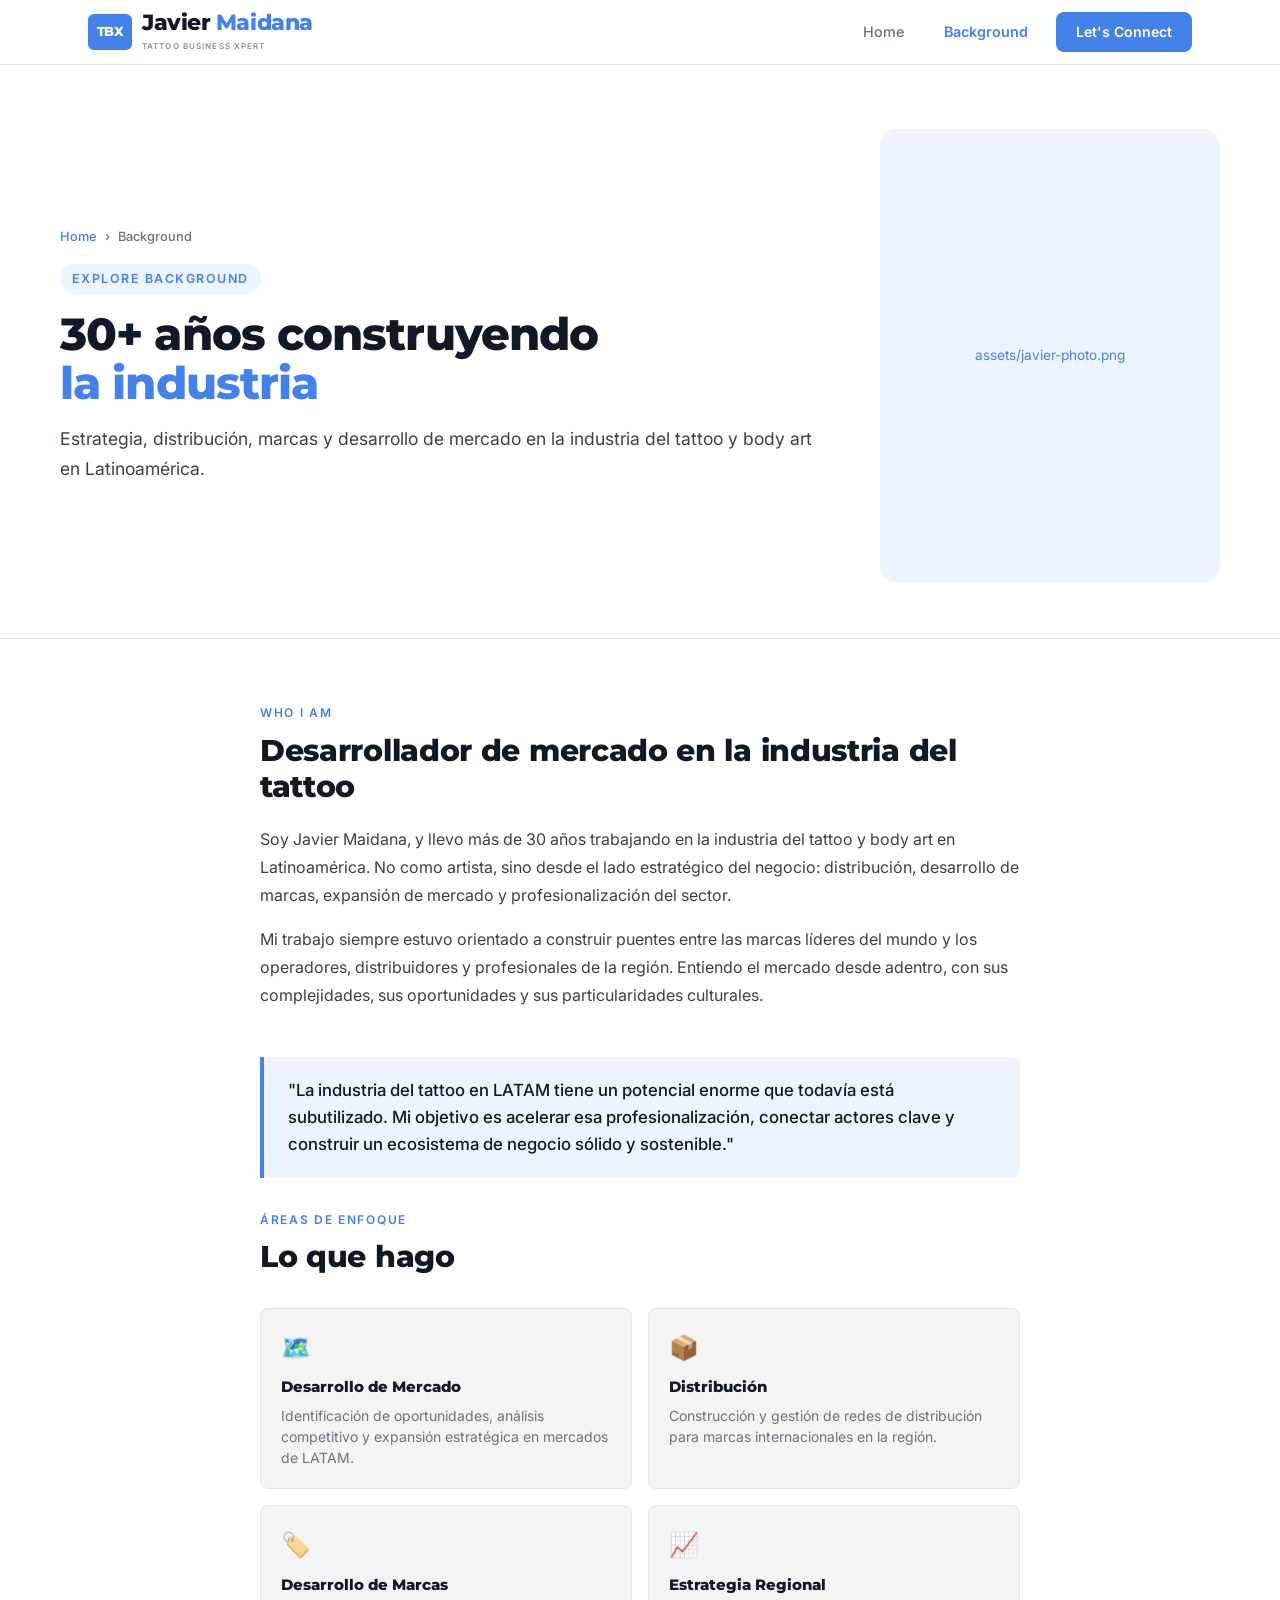
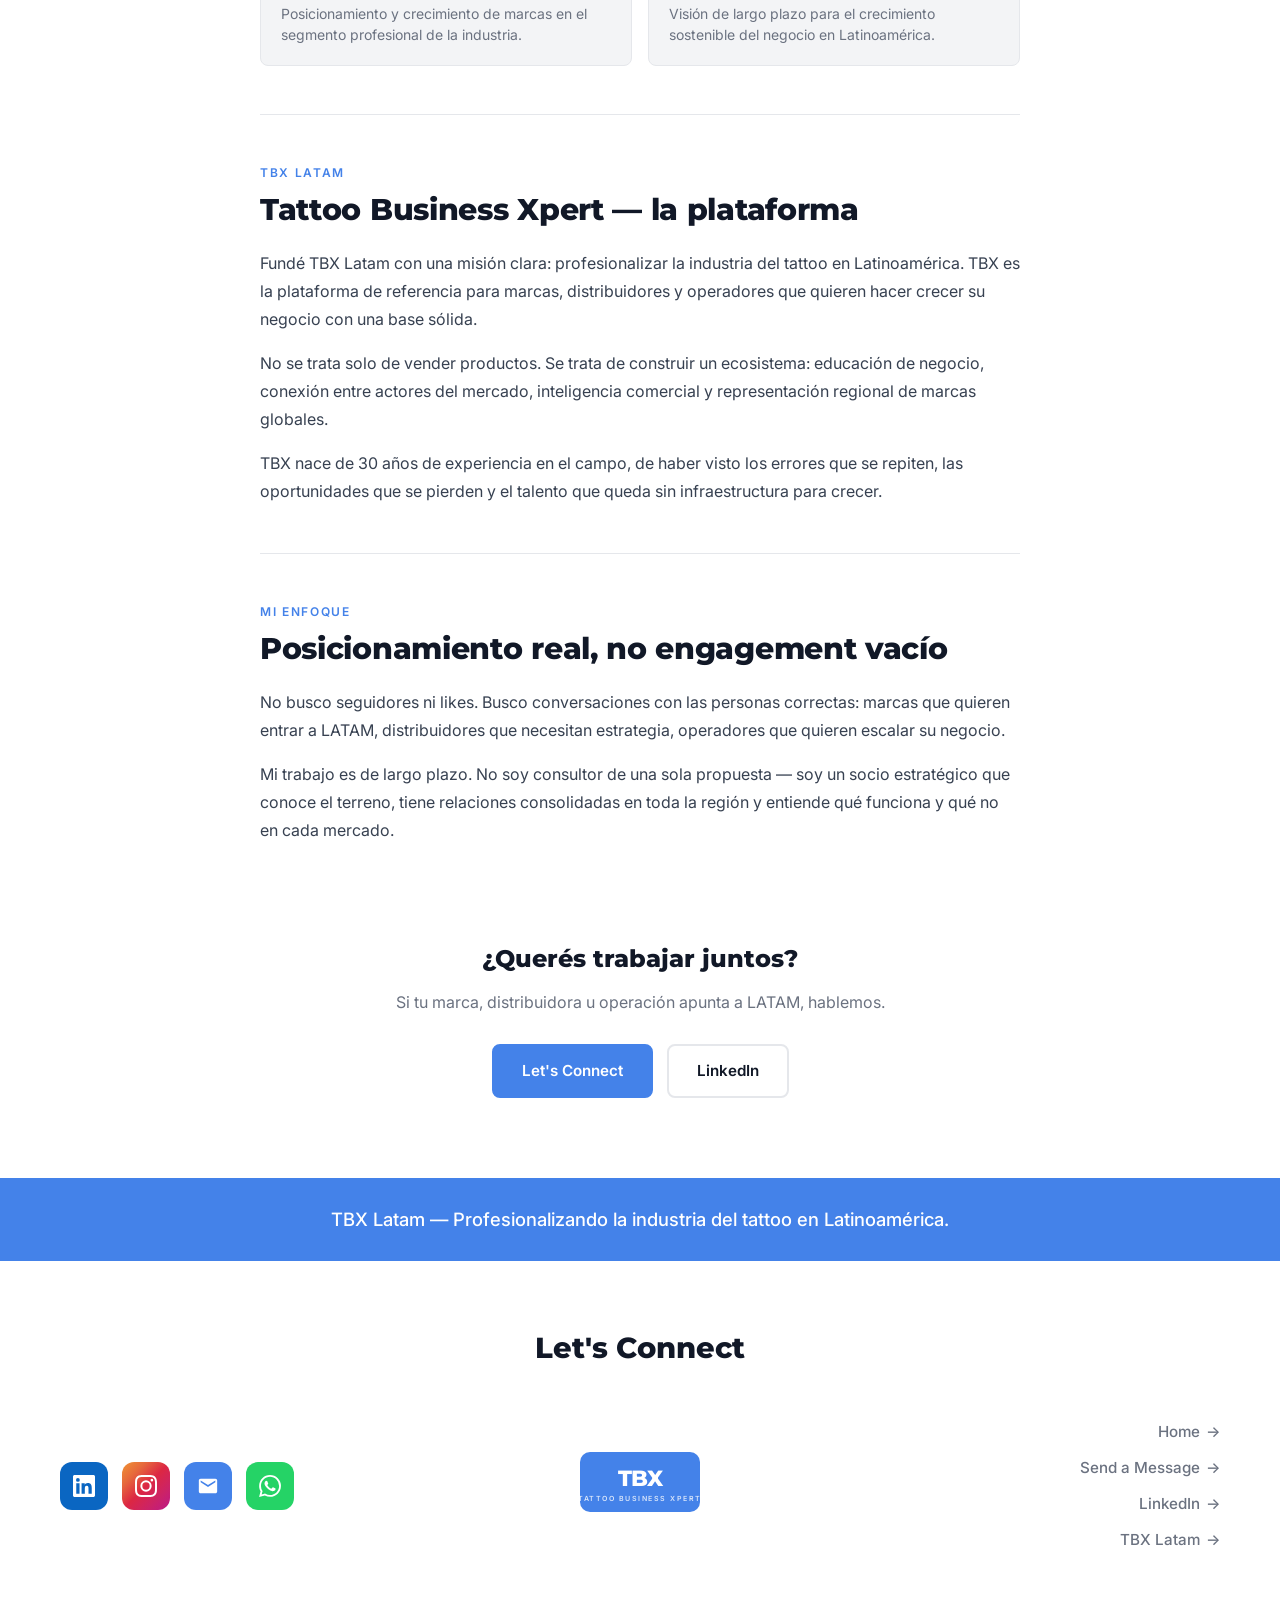
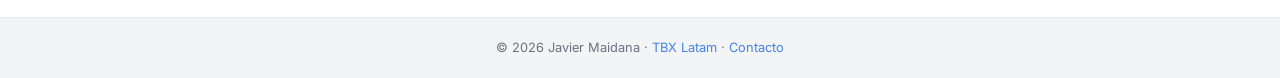
==== about.html @ a3552a10 "Create about.html" ====
<!DOCTYPE html>
<html lang="es">
<head>
  <meta charset="UTF-8" />
  <meta name="viewport" content="width=device-width, initial-scale=1.0" />
  <title>Background — Javier Maidana</title>
  <meta name="description" content="Más de 30 años construyendo la industria del tattoo y body art en Latinoamérica." />
  <link rel="preconnect" href="https://fonts.googleapis.com" />
  <link rel="preconnect" href="https://fonts.gstatic.com" crossorigin />
  <link href="https://fonts.googleapis.com/css2?family=Montserrat:wght@800&family=Inter:wght@400;500;600&display=swap" rel="stylesheet" />
  <link rel="stylesheet" href="assets/shared.css" />
  <style>
    .page-header { background: var(--white); border-bottom: 1px solid var(--border); padding: 64px 60px 56px; }
    .page-header-inner { max-width: var(--max-w); margin: 0 auto; display: grid; grid-template-columns: 1fr 340px; gap: 64px; align-items: center; }
    .page-breadcrumb { font-family: var(--font-body); font-size: 0.8rem; font-weight: 500; color: var(--text-light); margin-bottom: 16px; display: flex; align-items: center; gap: 8px; }
    .page-breadcrumb a { color: var(--blue); text-decoration: none; }
    .page-header-tag { display: inline-block; font-family: var(--font-body); font-size: 0.78rem; font-weight: 600; letter-spacing: 0.12em; text-transform: uppercase; color: var(--blue); background: var(--blue-bg); padding: 5px 12px; border-radius: 20px; margin-bottom: 16px; }
    .page-header-title { font-family: var(--font-head); font-size: clamp(2rem,3.5vw,2.8rem); font-weight: 800; color: var(--text-dark); line-height: 1.1; letter-spacing: -0.02em; margin-bottom: 16px; }
    .page-header-title .accent { color: var(--blue); }
    .page-header-lead { font-family: var(--font-body); font-size: 1.1rem; color: var(--text-mid); line-height: 1.7; }
    .page-header-photo { width: 100%; aspect-ratio: 3/4; object-fit: cover; object-position: top center; border-radius: var(--radius-lg); display: block; }
    .page-header-photo-placeholder { width: 100%; aspect-ratio: 3/4; border-radius: var(--radius-lg); background: var(--blue-bg); display: flex; align-items: center; justify-content: center; color: var(--blue); font-size: 0.85rem; font-family: var(--font-body); text-align: center; padding: 20px; }
    .content-area { background: var(--white); padding: 64px 60px; }
    .content-inner { max-width: 760px; margin: 0 auto; }
    .section-label { font-family: var(--font-body); font-size: 0.75rem; font-weight: 600; letter-spacing: 0.14em; text-transform: uppercase; color: var(--blue); margin-bottom: 10px; }
    .section-title { font-family: var(--font-head); font-size: clamp(1.4rem,2.5vw,1.9rem); font-weight: 800; color: var(--text-dark); line-height: 1.2; letter-spacing: -0.01em; margin-bottom: 20px; }
    .bio-block { margin-bottom: 48px; }
    .bio-block p { font-family: var(--font-body); font-size: 1rem; color: var(--text-mid); line-height: 1.75; margin-bottom: 16px; }
    .highlight-card { background: var(--blue-bg); border-left: 4px solid var(--blue); border-radius: 0 var(--radius) var(--radius) 0; padding: 20px 24px; margin: 32px 0; }
    .highlight-card p { font-family: var(--font-body); font-size: 1.05rem; font-weight: 500; color: var(--text-dark); line-height: 1.6; margin: 0; }
    .pillars { display: grid; grid-template-columns: repeat(2,1fr); gap: 16px; margin: 32px 0; }
    .pillar { background: var(--bg); border: 1px solid var(--border); border-radius: var(--radius); padding: 20px; }
    .pillar-icon { font-size: 1.5rem; margin-bottom: 8px; display: block; }
    .pillar-title { font-family: var(--font-head); font-size: 0.95rem; font-weight: 800; color: var(--text-dark); margin-bottom: 6px; }
    .pillar-desc { font-family: var(--font-body); font-size: 0.875rem; color: var(--text-light); line-height: 1.5; }
    .content-divider { border: none; border-top: 1px solid var(--border); margin: 48px 0; }
    .content-cta { text-align: center; padding: 48px 0 16px; }
    .content-cta h3 { font-family: var(--font-head); font-size: 1.5rem; font-weight: 800; color: var(--text-dark); margin-bottom: 12px; }
    .content-cta p { font-family: var(--font-body); font-size: 1rem; color: var(--text-light); margin-bottom: 28px; }
    .content-cta-buttons { display: flex; gap: 14px; justify-content: center; flex-wrap: wrap; }
    @media (max-width:900px) { .page-header { padding: 48px 32px 40px; } .page-header-inner { grid-template-columns: 1fr; gap: 32px; } .page-header-inner > :last-child { display: none; } .content-area { padding: 48px 32px; } .pillars { grid-template-columns: 1fr; } }
    @media (max-width:640px) { .page-header { padding: 36px 20px 32px; } .content-area { padding: 36px 20px; } .content-cta-buttons { flex-direction: column; align-items: center; } }
  </style>
</head>
<body>
  <nav class="nav"><div class="nav-inner">
    <a class="nav-logo" href="index.html" aria-label="Javier Maidana">
      <svg width="44" height="36" viewBox="0 0 44 36" fill="none" xmlns="http://www.w3.org/2000/svg"><rect width="44" height="36" rx="6" fill="#4482E9"/><text x="50%" y="52%" dominant-baseline="middle" text-anchor="middle" font-family="Montserrat,sans-serif" font-weight="800" font-size="13" fill="white" letter-spacing="-0.5">TBX</text></svg>
      <div><span class="nav-logo-text">Javier <span>Maidana</span></span><span class="nav-logo-sub">Tattoo Business Xpert</span></div>
    </a>
    <div class="nav-links">
      <a href="index.html" class="nav-link">Home</a>
      <a href="about.html" class="nav-link active">Background</a>
      <a href="contact.html" class="nav-cta">Let's Connect</a>
    </div>
  </div></nav>

  <div class="page-header"><div class="page-header-inner">
    <div>
      <div class="page-breadcrumb"><a href="index.html">Home</a><span>›</span><span>Background</span></div>
      <span class="page-header-tag">Explore Background</span>
      <h1 class="page-header-title">30+ años construyendo<br /><span class="accent">la industria</span></h1>
      <p class="page-header-lead">Estrategia, distribución, marcas y desarrollo de mercado en la industria del tattoo y body art en Latinoamérica.</p>
    </div>
    <div>
      <img src="assets/javier-photo.png" alt="Javier Maidana" class="page-header-photo" onerror="this.style.display='none'; this.nextElementSibling.style.display='flex';" />
      <div class="page-header-photo-placeholder" style="display:none;"><span>assets/javier-photo.png</span></div>
    </div>
  </div></div>

  <section class="content-area"><div class="content-inner">
    <div class="bio-block">
      <div class="section-label">Who I Am</div>
      <h2 class="section-title">Desarrollador de mercado en la industria del tattoo</h2>
      <p>Soy Javier Maidana, y llevo más de 30 años trabajando en la industria del tattoo y body art en Latinoamérica. No como artista, sino desde el lado estratégico del negocio: distribución, desarrollo de marcas, expansión de mercado y profesionalización del sector.</p>
      <p>Mi trabajo siempre estuvo orientado a construir puentes entre las marcas líderes del mundo y los operadores, distribuidores y profesionales de la región. Entiendo el mercado desde adentro, con sus complejidades, sus oportunidades y sus particularidades culturales.</p>
    </div>
    <div class="highlight-card"><p>"La industria del tattoo en LATAM tiene un potencial enorme que todavía está subutilizado. Mi objetivo es acelerar esa profesionalización, conectar actores clave y construir un ecosistema de negocio sólido y sostenible."</p></div>
    <div class="bio-block">
      <div class="section-label">Áreas de Enfoque</div>
      <h2 class="section-title">Lo que hago</h2>
      <div class="pillars">
        <div class="pillar"><span class="pillar-icon">🗺️</span><div class="pillar-title">Desarrollo de Mercado</div><div class="pillar-desc">Identificación de oportunidades, análisis competitivo y expansión estratégica en mercados de LATAM.</div></div>
        <div class="pillar"><span class="pillar-icon">📦</span><div class="pillar-title">Distribución</div><div class="pillar-desc">Construcción y gestión de redes de distribución para marcas internacionales en la región.</div></div>
        <div class="pillar"><span class="pillar-icon">🏷️</span><div class="pillar-title">Desarrollo de Marcas</div><div class="pillar-desc">Posicionamiento y crecimiento de marcas en el segmento profesional de la industria.</div></div>
        <div class="pillar"><span class="pillar-icon">📈</span><div class="pillar-title">Estrategia Regional</div><div class="pillar-desc">Visión de largo plazo para el crecimiento sostenible del negocio en Latinoamérica.</div></div>
      </div>
    </div>
    <hr class="content-divider" />
    <div class="bio-block">
      <div class="section-label">TBX Latam</div>
      <h2 class="section-title">Tattoo Business Xpert — la plataforma</h2>
      <p>Fundé TBX Latam con una misión clara: profesionalizar la industria del tattoo en Latinoamérica. TBX es la plataforma de referencia para marcas, distribuidores y operadores que quieren hacer crecer su negocio con una base sólida.</p>
      <p>No se trata solo de vender productos. Se trata de construir un ecosistema: educación de negocio, conexión entre actores del mercado, inteligencia comercial y representación regional de marcas globales.</p>
      <p>TBX nace de 30 años de experiencia en el campo, de haber visto los errores que se repiten, las oportunidades que se pierden y el talento que queda sin infraestructura para crecer.</p>
    </div>
    <hr class="content-divider" />
    <div class="bio-block">
      <div class="section-label">Mi Enfoque</div>
      <h2 class="section-title">Posicionamiento real, no engagement vacío</h2>
      <p>No busco seguidores ni likes. Busco conversaciones con las personas correctas: marcas que quieren entrar a LATAM, distribuidores que necesitan estrategia, operadores que quieren escalar su negocio.</p>
      <p>Mi trabajo es de largo plazo. No soy consultor de una sola propuesta — soy un socio estratégico que conoce el terreno, tiene relaciones consolidadas en toda la región y entiende qué funciona y qué no en cada mercado.</p>
    </div>
    <div class="content-cta">
      <h3>¿Querés trabajar juntos?</h3>
      <p>Si tu marca, distribuidora u operación apunta a LATAM, hablemos.</p>
      <div class="content-cta-buttons">
        <a href="contact.html" class="btn btn-primary">Let's Connect</a>
        <a href="http://www.linkedin.com/in/tattoobusinessxpert" target="_blank" rel="noopener" class="btn btn-secondary">LinkedIn</a>
      </div>
    </div>
  </div></section>

  <div class="banner"><p>TBX Latam — Profesionalizando la industria del tattoo en Latinoamérica.</p></div>

  <section class="connect">
    <h2 class="connect-heading">Let's Connect</h2>
    <div class="connect-grid">
      <div class="social-icons">
        <a href="http://www.linkedin.com/in/tattoobusinessxpert" target="_blank" rel="noopener" class="social-icon si-linkedin" aria-label="LinkedIn"><svg viewBox="0 0 24 24"><path d="M20.447 20.452h-3.554v-5.569c0-1.328-.027-3.037-1.852-3.037-1.853 0-2.136 1.445-2.136 2.939v5.667H9.351V9h3.414v1.561h.046c.477-.9 1.637-1.85 3.37-1.85 3.601 0 4.267 2.37 4.267 5.455v6.286zM5.337 7.433a2.062 2.062 0 0 1-2.063-2.065 2.064 2.064 0 1 1 2.063 2.065zm1.782 13.019H3.555V9h3.564v11.452zM22.225 0H1.771C.792 0 0 .774 0 1.729v20.542C0 23.227.792 24 1.771 24h20.451C23.2 24 24 23.227 24 22.271V1.729C24 .774 23.2 0 22.222 0h.003z"/></svg></a>
        <a href="https://www.instagram.com/tattoobusinessxpert/" target="_blank" rel="noopener" class="social-icon si-instagram" aria-label="Instagram"><svg viewBox="0 0 24 24"><path d="M12 2.163c3.204 0 3.584.012 4.85.07 3.252.148 4.771 1.691 4.919 4.919.058 1.265.069 1.645.069 4.849 0 3.205-.012 3.584-.069 4.849-.149 3.225-1.664 4.771-4.919 4.919-1.266.058-1.644.07-4.85.07-3.204 0-3.584-.012-4.849-.07-3.26-.149-4.771-1.699-4.919-4.92-.058-1.265-.07-1.644-.07-4.849 0-3.204.013-3.583.07-4.849.149-3.227 1.664-4.771 4.919-4.919 1.266-.057 1.645-.069 4.849-.069zM12 0C8.741 0 8.333.014 7.053.072 2.695.272.273 2.69.073 7.052.014 8.333 0 8.741 0 12c0 3.259.014 3.668.072 4.948.2 4.358 2.618 6.78 6.98 6.98C8.333 23.986 8.741 24 12 24c3.259 0 3.668-.014 4.948-.072 4.354-.2 6.782-2.618 6.979-6.98.059-1.28.073-1.689.073-4.948 0-3.259-.014-3.667-.072-4.947-.196-4.354-2.617-6.78-6.979-6.98C15.668.014 15.259 0 12 0zm0 5.838a6.162 6.162 0 1 0 0 12.324 6.162 6.162 0 0 0 0-12.324zM12 16a4 4 0 1 1 0-8 4 4 0 0 1 0 8zm6.406-11.845a1.44 1.44 0 1 0 0 2.881 1.44 1.44 0 0 0 0-2.881z"/></svg></a>
        <a href="mailto:contacto@javiermaidana.com" class="social-icon si-email" aria-label="Email"><svg viewBox="0 0 24 24"><path d="M20 4H4c-1.1 0-2 .9-2 2v12c0 1.1.9 2 2 2h16c1.1 0 2-.9 2-2V6c0-1.1-.9-2-2-2zm0 4-8 5-8-5V6l8 5 8-5v2z"/></svg></a>
        <a href="https://api.whatsapp.com/send?phone=541169666353&text=Hi%20Javier%2C%20I%20visited%20your%20website%20and%20would%20like%20to%20connect%20regarding%20the%20tattoo%20industry%20in%20Latin%20America." target="_blank" rel="noopener" class="social-icon si-whatsapp" aria-label="WhatsApp"><svg viewBox="0 0 24 24"><path d="M17.472 14.382c-.297-.149-1.758-.867-2.03-.967-.273-.099-.471-.148-.67.15-.197.297-.767.966-.94 1.164-.173.199-.347.223-.644.075-.297-.15-1.255-.463-2.39-1.475-.883-.788-1.48-1.761-1.653-2.059-.173-.297-.018-.458.13-.606.134-.133.298-.347.446-.52.149-.174.198-.298.298-.497.099-.198.05-.371-.025-.52-.075-.149-.669-1.612-.916-2.207-.242-.579-.487-.5-.669-.51-.173-.008-.371-.01-.57-.01-.198 0-.52.074-.792.372-.272.297-1.04 1.016-1.04 2.479 0 1.462 1.065 2.875 1.213 3.074.149.198 2.096 3.2 5.077 4.487.709.306 1.262.489 1.694.625.712.227 1.36.195 1.871.118.571-.085 1.758-.719 2.006-1.413.248-.694.248-1.289.173-1.413-.074-.124-.272-.198-.57-.347m-5.421 7.403h-.004a9.87 9.87 0 0 1-5.031-1.378l-.361-.214-3.741.982.998-3.648-.235-.374a9.86 9.86 0 0 1-1.51-5.26c.001-5.45 4.436-9.884 9.888-9.884 2.64 0 5.122 1.03 6.988 2.898a9.825 9.825 0 0 1 2.893 6.994c-.003 5.45-4.437 9.884-9.885 9.884m8.413-18.297A11.815 11.815 0 0 0 12.05 0C5.495 0 .16 5.335.157 11.892c0 2.096.547 4.142 1.588 5.945L.057 24l6.305-1.654a11.882 11.882 0 0 0 5.683 1.448h.005c6.554 0 11.89-5.335 11.893-11.893a11.821 11.821 0 0 0-3.48-8.413z"/></svg></a>
      </div>
      <a href="https://tbxlatam.com" target="_blank" rel="noopener" class="tbx-logo-link" aria-label="TBX Latam">
        <svg width="120" height="60" viewBox="0 0 120 60" fill="none" xmlns="http://www.w3.org/2000/svg"><rect width="120" height="60" rx="10" fill="#4482E9"/><text x="60" y="28" dominant-baseline="middle" text-anchor="middle" font-family="Montserrat,Arial,sans-serif" font-weight="800" font-size="22" fill="white" letter-spacing="-1">TBX</text><text x="60" y="47" dominant-baseline="middle" text-anchor="middle" font-family="Inter,Arial,sans-serif" font-weight="600" font-size="7" fill="rgba(255,255,255,0.8)" letter-spacing="1.5">TATTOO BUSINESS XPERT</text></svg>
      </a>
      <div class="connect-links">
        <a href="index.html" class="with-arrow">Home</a>
        <a href="contact.html" class="with-arrow">Send a Message</a>
        <a href="http://www.linkedin.com/in/tattoobusinessxpert" target="_blank" rel="noopener" class="with-arrow">LinkedIn</a>
        <a href="https://tbxlatam.com" target="_blank" rel="noopener" class="with-arrow">TBX Latam</a>
      </div>
    </div>
  </section>
  <footer class="page-footer"><p>© 2026 Javier Maidana · <a href="https://tbxlatam.com" target="_blank" rel="noopener">TBX Latam</a> · <a href="contact.html">Contacto</a></p></footer>
</body>
</html>
---- assets/shared.css ----
/* ═══════════════════════════════════════════════════════════════
   javiermaidana.com — Shared Stylesheet
   Brand Kit: Blue #4482E9 · Grey #8C8C8C
   Fonts: Montserrat ExtraBold (headings) · Inter SemiBold (body)
   ═══════════════════════════════════════════════════════════════ */

:root {
  --blue:         #4482E9;
  --blue-dark:    #2D6DD4;
  --blue-bg:      #EEF4FD;
  --grey:         #8C8C8C;
  --bg:           #F3F4F6;
  --white:        #FFFFFF;
  --text-dark:    #111827;
  --text-mid:     #374151;
  --text-light:   #6B7280;
  --border:       #E5E7EB;
  --font-head:    'Montserrat', system-ui, sans-serif;
  --font-body:    'Inter', system-ui, sans-serif;
  --max-w:        1200px;
  --radius:       8px;
  --radius-lg:    16px;
}
*, *::before, *::after { box-sizing: border-box; margin: 0; padding: 0; }
html { scroll-behavior: smooth; }
body { font-family: var(--font-body); background: var(--bg); color: var(--text-mid); -webkit-font-smoothing: antialiased; line-height: 1.6; }
img { display: block; max-width: 100%; }
a { color: inherit; }
.nav { background: var(--white); border-bottom: 1px solid var(--border); position: sticky; top: 0; z-index: 100; }
.nav-inner { max-width: var(--max-w); margin: 0 auto; padding: 0 48px; height: 64px; display: flex; align-items: center; justify-content: space-between; }
.nav-logo { display: flex; align-items: center; text-decoration: none; gap: 10px; }
.nav-logo-text { font-family: var(--font-head); font-weight: 800; font-size: 1.4rem; letter-spacing: -0.02em; color: var(--text-dark); line-height: 1; }
.nav-logo-text span { color: var(--blue); }
.nav-logo-sub { font-family: var(--font-body); font-size: 0.5rem; font-weight: 600; letter-spacing: 0.14em; color: var(--grey); text-transform: uppercase; display: block; margin-top: 2px; }
.nav-links { display: flex; align-items: center; gap: 8px; }
.nav-link { font-family: var(--font-body); font-size: 0.9rem; font-weight: 500; color: var(--text-light); text-decoration: none; padding: 8px 16px; border-radius: var(--radius); transition: all 0.15s ease; }
.nav-link:hover { color: var(--blue); background: var(--blue-bg); }
.nav-link.active { color: var(--blue); font-weight: 600; }
.nav-cta { font-family: var(--font-body); font-size: 0.88rem; font-weight: 600; background: var(--blue); color: var(--white); text-decoration: none; padding: 9px 20px; border-radius: var(--radius); margin-left: 4px; transition: all 0.15s ease; }
.nav-cta:hover { background: var(--blue-dark); }
.btn { display: inline-flex; align-items: center; justify-content: center; font-family: var(--font-body); font-size: 0.95rem; font-weight: 600; padding: 13px 28px; border-radius: var(--radius); text-decoration: none; cursor: pointer; border: 2px solid transparent; transition: all 0.18s ease; white-space: nowrap; }
.btn-primary { background: var(--blue); color: var(--white); border-color: var(--blue); }
.btn-primary:hover { background: var(--blue-dark); border-color: var(--blue-dark); transform: translateY(-1px); box-shadow: 0 4px 16px rgba(68,130,233,0.28); }
.btn-secondary { background: var(--white); color: var(--text-dark); border-color: var(--border); }
.btn-secondary:hover { border-color: var(--blue); color: var(--blue); transform: translateY(-1px); }
.banner { background: var(--blue); padding: 28px 24px; text-align: center; }
.banner p { color: var(--white); font-family: var(--font-body); font-size: clamp(0.95rem, 1.8vw, 1.15rem); font-weight: 500; max-width: 700px; margin: 0 auto; line-height: 1.5; }
.connect { background: var(--white); padding: 64px 60px; }
.connect-heading { text-align: center; font-family: var(--font-head); font-size: clamp(1.4rem, 2.5vw, 1.8rem); font-weight: 800; color: var(--text-dark); margin-bottom: 48px; }
.connect-grid { max-width: var(--max-w); margin: 0 auto; display: grid; grid-template-columns: 1fr auto 1fr; align-items: center; gap: 48px; }
.social-icons { display: flex; gap: 14px; align-items: center; }
.social-icon { width: 48px; height: 48px; border-radius: 12px; display: flex; align-items: center; justify-content: center; text-decoration: none; transition: transform 0.18s ease, opacity 0.18s ease; }
.social-icon:hover { transform: translateY(-3px); opacity: 0.85; }
.social-icon svg { width: 22px; height: 22px; fill: white; }
.si-linkedin  { background: #0A66C2; }
.si-instagram { background: linear-gradient(135deg,#f09433,#e6683c,#dc2743,#cc2366,#bc1888); }
.si-email     { background: var(--blue); }
.si-whatsapp  { background: #25D366; }
.connect-links { display: flex; flex-direction: column; gap: 12px; align-items: flex-end; }
.connect-links a { color: var(--text-light); text-decoration: none; font-size: 0.95rem; font-weight: 500; transition: color 0.18s ease; display: inline-flex; align-items: center; gap: 6px; }
.connect-links a:hover { color: var(--blue); }
.connect-links a.with-arrow::after { content:'→'; transition: margin 0.18s; }
.connect-links a.with-arrow:hover::after { margin-left: 4px; }
.tbx-logo-link { text-decoration: none; display: block; }
.page-footer { background: var(--bg); border-top: 1px solid var(--border); padding: 20px 24px; text-align: center; }
.page-footer p { font-size: 0.8rem; color: var(--text-light); }
.page-footer a { color: var(--blue); text-decoration: none; }
@media (max-width: 900px) { .nav-inner { padding: 0 24px; } .connect { padding: 48px 32px; } .connect-grid { grid-template-columns: 1fr; justify-items: center; gap: 32px; } .connect-links { align-items: center; } }
@media (max-width: 640px) { .nav-inner { padding: 0 16px; } .nav-links { display: none; } .connect { padding: 40px 20px; } .social-icons { gap: 10px; } .social-icon { width: 44px; height: 44px; } }
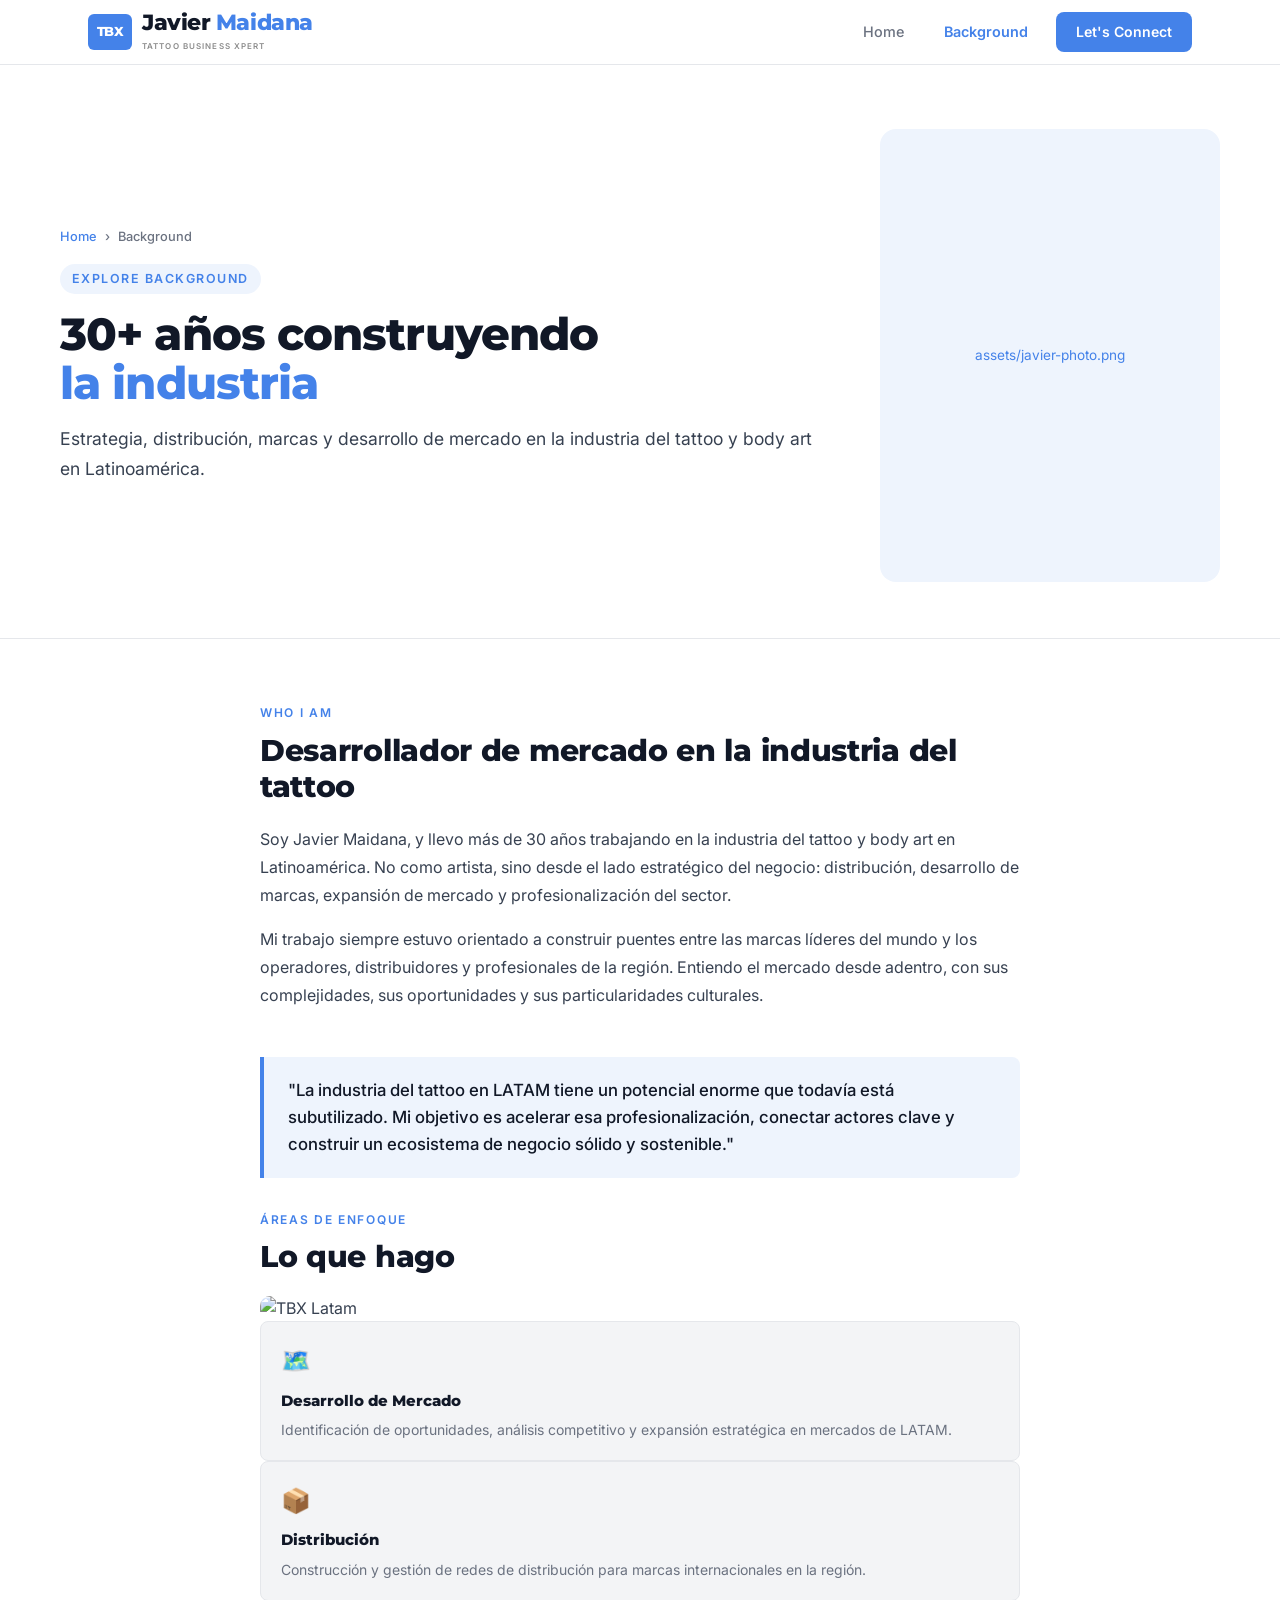
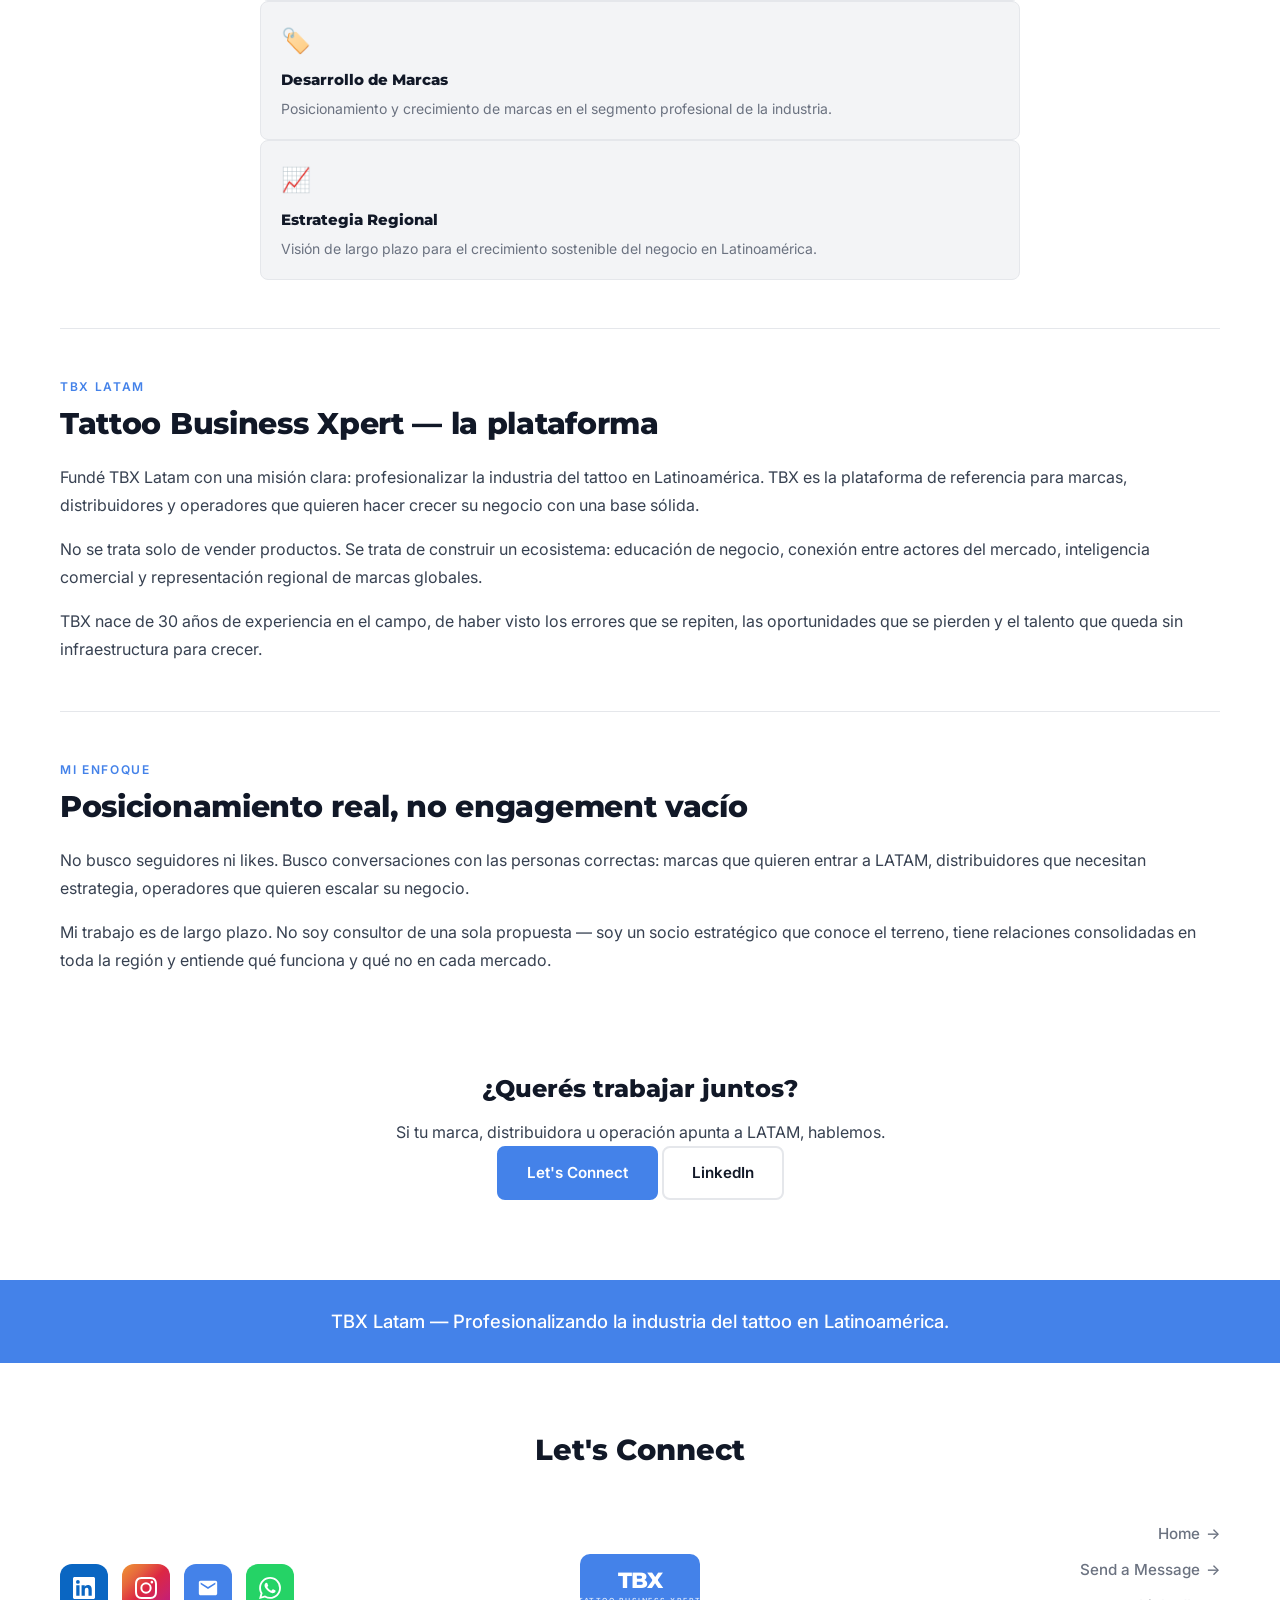
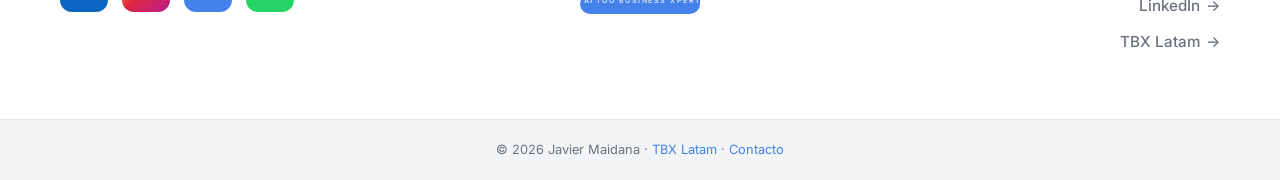
==== commit 015496a7: "Update about.html" ====
--- a/about.html
+++ b/about.html
@@ -36,7 +36,7 @@
     .content-divider { border: none; border-top: 1px solid var(--border); margin: 48px 0; }
     .content-cta { text-align: center; padding: 48px 0 16px; }
     .content-cta h3 { font-family: var(--font-head); font-size: 1.5rem; font-weight: 800; color: var(--text-dark); margin-bottom: 12px; }
-    .content-cta p { font-family: var(--font-body); font-size: 1rem; color: var(--text-light); margin-bottom: 28px; }
+   <img src="assets/TBX Logo Flat.png" width="44" height="36" alt="TBX Logo" style="border-radius:6px;object-fit:contain;" aria-hidden="true" />
     .content-cta-buttons { display: flex; gap: 14px; justify-content: center; flex-wrap: wrap; }
     @media (max-width:900px) { .page-header { padding: 48px 32px 40px; } .page-header-inner { grid-template-columns: 1fr; gap: 32px; } .page-header-inner > :last-child { display: none; } .content-area { padding: 48px 32px; } .pillars { grid-template-columns: 1fr; } }
     @media (max-width:640px) { .page-header { padding: 36px 20px 32px; } .content-area { padding: 36px 20px; } .content-cta-buttons { flex-direction: column; align-items: center; } }
@@ -79,7 +79,7 @@
     <div class="bio-block">
       <div class="section-label">Áreas de Enfoque</div>
       <h2 class="section-title">Lo que hago</h2>
-      <div class="pillars">
+      <img src="assets/TBX Logo Flat.png" width="120" alt="TBX Latam" style="border-radius:10px;object-fit:contain;" />
         <div class="pillar"><span class="pillar-icon">🗺️</span><div class="pillar-title">Desarrollo de Mercado</div><div class="pillar-desc">Identificación de oportunidades, análisis competitivo y expansión estratégica en mercados de LATAM.</div></div>
         <div class="pillar"><span class="pillar-icon">📦</span><div class="pillar-title">Distribución</div><div class="pillar-desc">Construcción y gestión de redes de distribución para marcas internacionales en la región.</div></div>
         <div class="pillar"><span class="pillar-icon">🏷️</span><div class="pillar-title">Desarrollo de Marcas</div><div class="pillar-desc">Posicionamiento y crecimiento de marcas en el segmento profesional de la industria.</div></div>
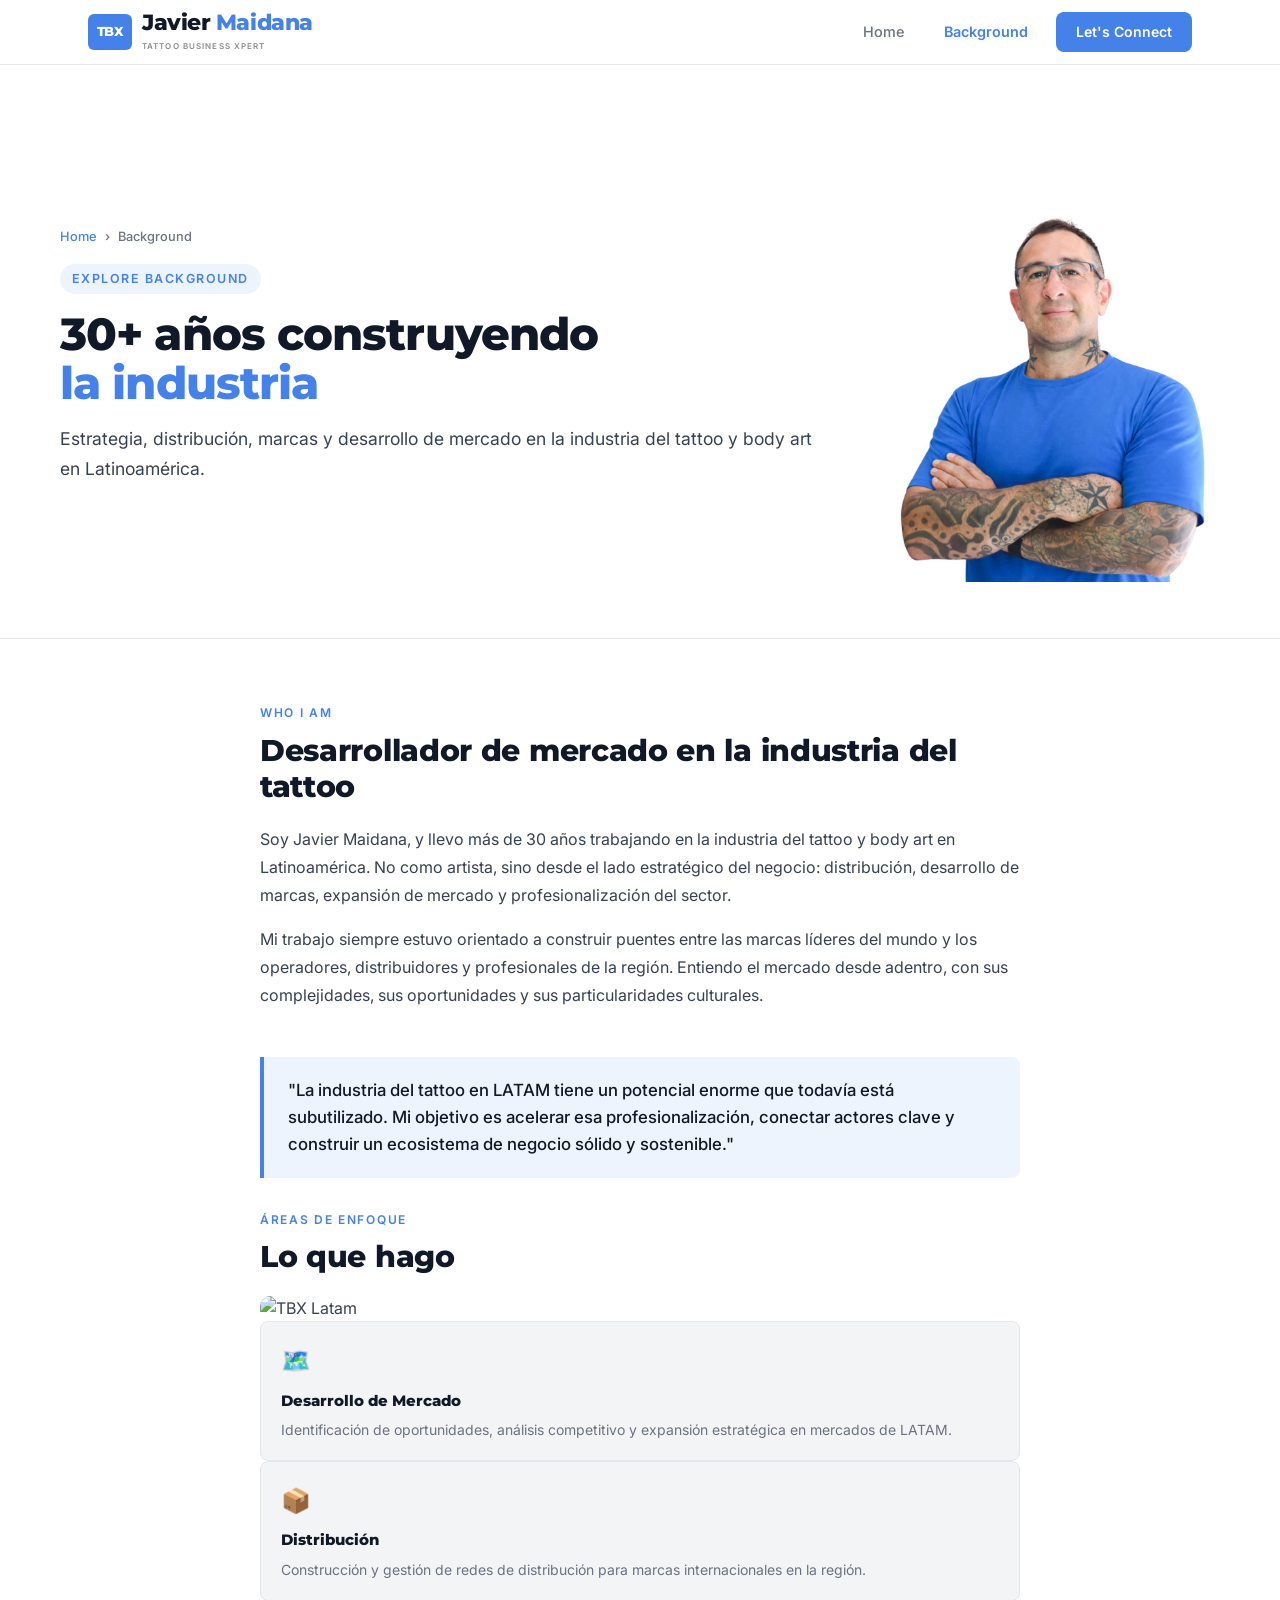
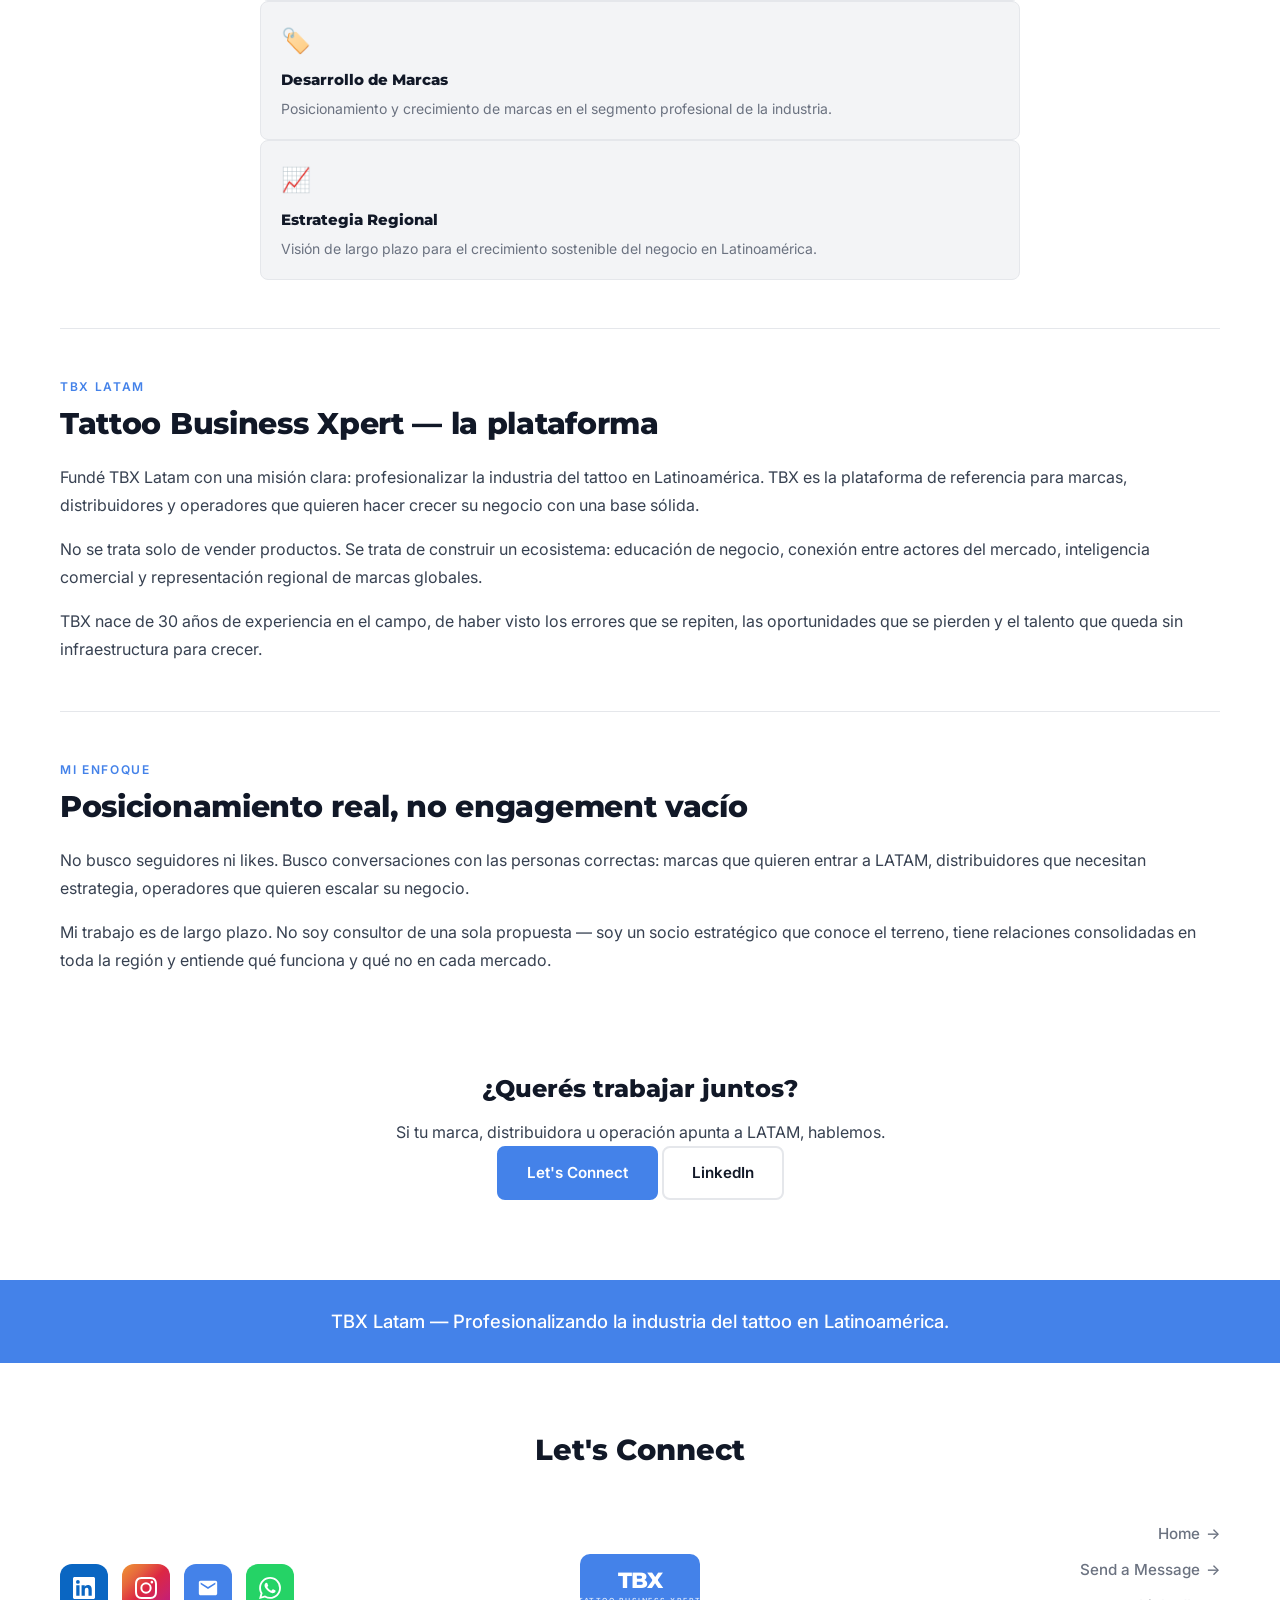
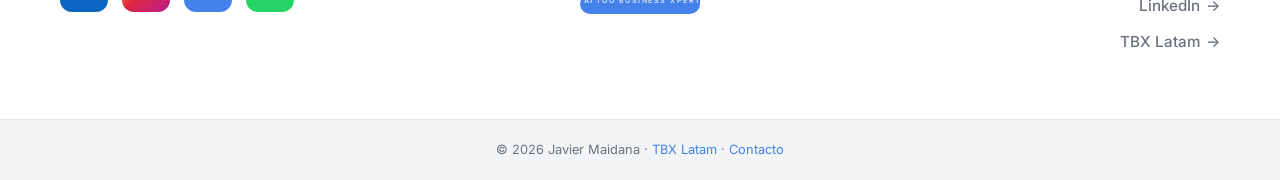
==== commit 0c0a49e1: "Update about.html" ====
--- a/about.html
+++ b/about.html
@@ -63,7 +63,7 @@
       <p class="page-header-lead">Estrategia, distribución, marcas y desarrollo de mercado en la industria del tattoo y body art en Latinoamérica.</p>
     </div>
     <div>
-      <img src="assets/javier-photo.png" alt="Javier Maidana" class="page-header-photo" onerror="this.style.display='none'; this.nextElementSibling.style.display='flex';" />
+      <img src="assets/javier-photo.jpg" alt="Javier Maidana" class="page-header-photo" onerror="this.style.display='none'; this.nextElementSibling.style.display='flex';" />
       <div class="page-header-photo-placeholder" style="display:none;"><span>assets/javier-photo.png</span></div>
     </div>
   </div></div>
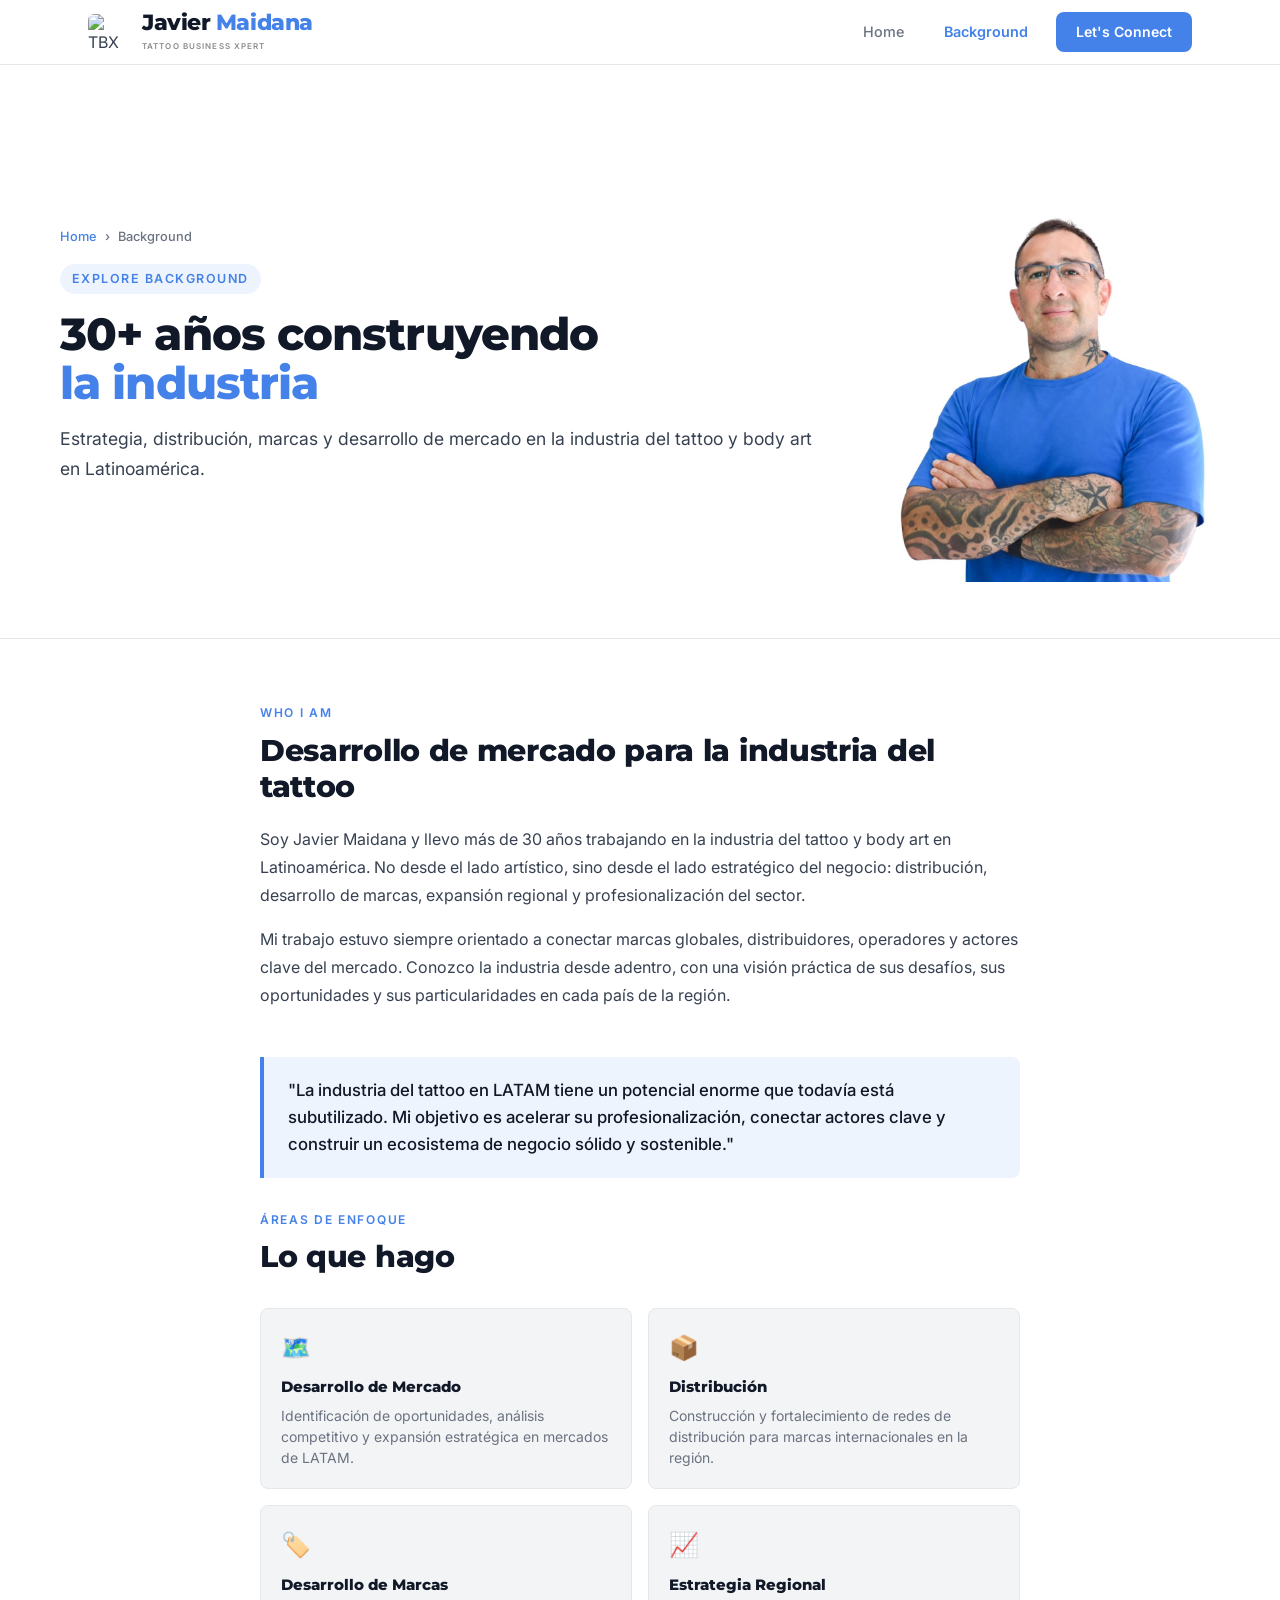
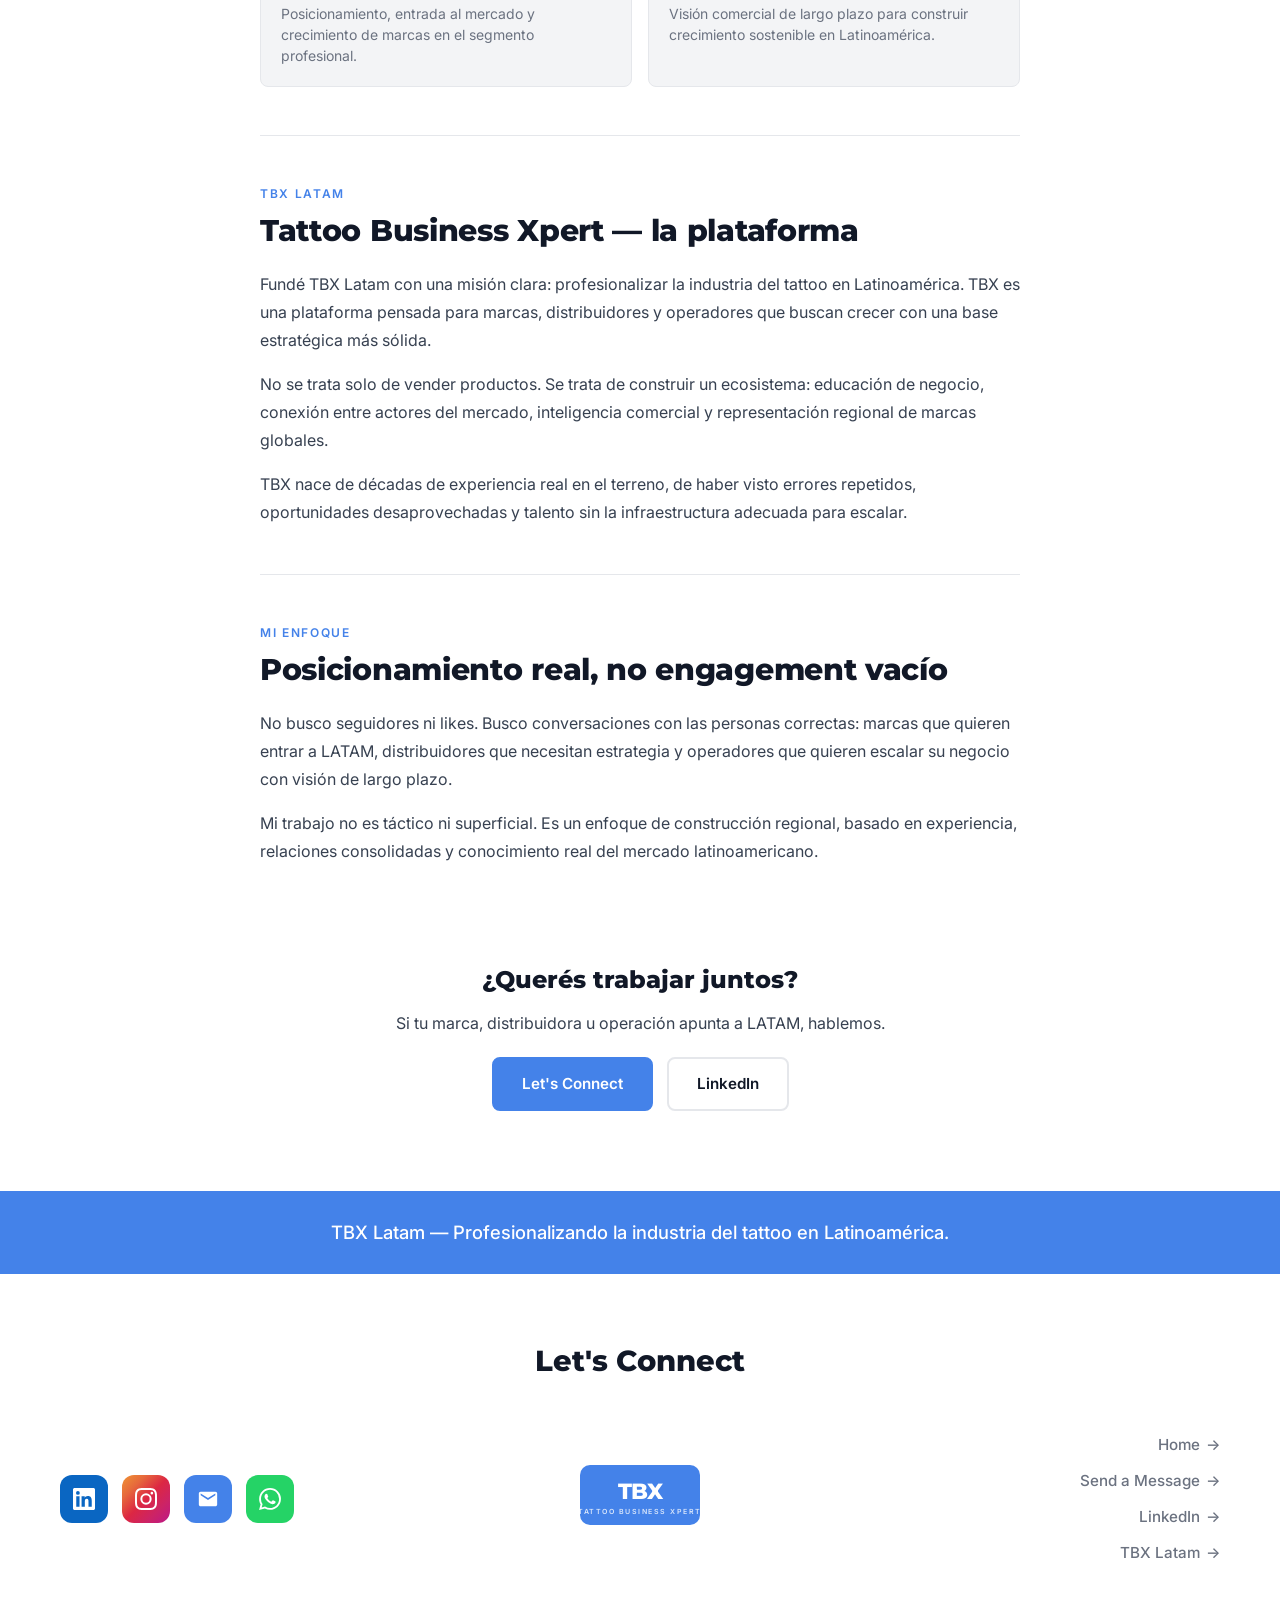
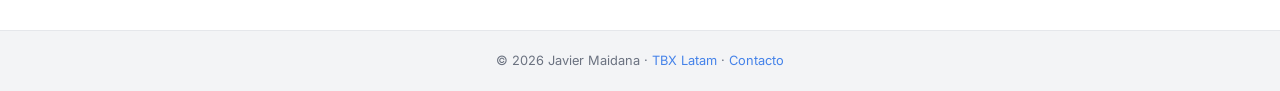
==== commit aee48400: "Update about.html" ====
--- a/about.html
+++ b/about.html
@@ -20,32 +20,51 @@
     .page-header-lead { font-family: var(--font-body); font-size: 1.1rem; color: var(--text-mid); line-height: 1.7; }
     .page-header-photo { width: 100%; aspect-ratio: 3/4; object-fit: cover; object-position: top center; border-radius: var(--radius-lg); display: block; }
     .page-header-photo-placeholder { width: 100%; aspect-ratio: 3/4; border-radius: var(--radius-lg); background: var(--blue-bg); display: flex; align-items: center; justify-content: center; color: var(--blue); font-size: 0.85rem; font-family: var(--font-body); text-align: center; padding: 20px; }
+
     .content-area { background: var(--white); padding: 64px 60px; }
     .content-inner { max-width: 760px; margin: 0 auto; }
+
     .section-label { font-family: var(--font-body); font-size: 0.75rem; font-weight: 600; letter-spacing: 0.14em; text-transform: uppercase; color: var(--blue); margin-bottom: 10px; }
     .section-title { font-family: var(--font-head); font-size: clamp(1.4rem,2.5vw,1.9rem); font-weight: 800; color: var(--text-dark); line-height: 1.2; letter-spacing: -0.01em; margin-bottom: 20px; }
+
     .bio-block { margin-bottom: 48px; }
     .bio-block p { font-family: var(--font-body); font-size: 1rem; color: var(--text-mid); line-height: 1.75; margin-bottom: 16px; }
+
     .highlight-card { background: var(--blue-bg); border-left: 4px solid var(--blue); border-radius: 0 var(--radius) var(--radius) 0; padding: 20px 24px; margin: 32px 0; }
     .highlight-card p { font-family: var(--font-body); font-size: 1.05rem; font-weight: 500; color: var(--text-dark); line-height: 1.6; margin: 0; }
+
     .pillars { display: grid; grid-template-columns: repeat(2,1fr); gap: 16px; margin: 32px 0; }
     .pillar { background: var(--bg); border: 1px solid var(--border); border-radius: var(--radius); padding: 20px; }
     .pillar-icon { font-size: 1.5rem; margin-bottom: 8px; display: block; }
     .pillar-title { font-family: var(--font-head); font-size: 0.95rem; font-weight: 800; color: var(--text-dark); margin-bottom: 6px; }
     .pillar-desc { font-family: var(--font-body); font-size: 0.875rem; color: var(--text-light); line-height: 1.5; }
+
     .content-divider { border: none; border-top: 1px solid var(--border); margin: 48px 0; }
+
     .content-cta { text-align: center; padding: 48px 0 16px; }
     .content-cta h3 { font-family: var(--font-head); font-size: 1.5rem; font-weight: 800; color: var(--text-dark); margin-bottom: 12px; }
-   <img src="assets/TBX Logo Flat.png" width="44" height="36" alt="TBX Logo" style="border-radius:6px;object-fit:contain;" aria-hidden="true" />
+    .content-cta p { font-family: var(--font-body); font-size: 1rem; color: var(--text-mid); margin-bottom: 20px; }
     .content-cta-buttons { display: flex; gap: 14px; justify-content: center; flex-wrap: wrap; }
-    @media (max-width:900px) { .page-header { padding: 48px 32px 40px; } .page-header-inner { grid-template-columns: 1fr; gap: 32px; } .page-header-inner > :last-child { display: none; } .content-area { padding: 48px 32px; } .pillars { grid-template-columns: 1fr; } }
-    @media (max-width:640px) { .page-header { padding: 36px 20px 32px; } .content-area { padding: 36px 20px; } .content-cta-buttons { flex-direction: column; align-items: center; } }
+
+    @media (max-width:900px) {
+      .page-header { padding: 48px 32px 40px; }
+      .page-header-inner { grid-template-columns: 1fr; gap: 32px; }
+      .page-header-inner > :last-child { display: none; }
+      .content-area { padding: 48px 32px; }
+      .pillars { grid-template-columns: 1fr; }
+    }
+
+    @media (max-width:640px) {
+      .page-header { padding: 36px 20px 32px; }
+      .content-area { padding: 36px 20px; }
+      .content-cta-buttons { flex-direction: column; align-items: center; }
+    }
   </style>
 </head>
 <body>
   <nav class="nav"><div class="nav-inner">
     <a class="nav-logo" href="index.html" aria-label="Javier Maidana">
-      <svg width="44" height="36" viewBox="0 0 44 36" fill="none" xmlns="http://www.w3.org/2000/svg"><rect width="44" height="36" rx="6" fill="#4482E9"/><text x="50%" y="52%" dominant-baseline="middle" text-anchor="middle" font-family="Montserrat,sans-serif" font-weight="800" font-size="13" fill="white" letter-spacing="-0.5">TBX</text></svg>
+      <img src="assets/TBX Logo Flat.png" width="44" height="36" alt="TBX Logo" style="border-radius:6px;object-fit:contain;" aria-hidden="true" />
       <div><span class="nav-logo-text">Javier <span>Maidana</span></span><span class="nav-logo-sub">Tattoo Business Xpert</span></div>
     </a>
     <div class="nav-links">
@@ -64,43 +83,72 @@
     </div>
     <div>
       <img src="assets/javier-photo.jpg" alt="Javier Maidana" class="page-header-photo" onerror="this.style.display='none'; this.nextElementSibling.style.display='flex';" />
-      <div class="page-header-photo-placeholder" style="display:none;"><span>assets/javier-photo.png</span></div>
+      <div class="page-header-photo-placeholder" style="display:none;"><span>assets/javier-photo.jpg</span></div>
     </div>
   </div></div>
 
   <section class="content-area"><div class="content-inner">
     <div class="bio-block">
       <div class="section-label">Who I Am</div>
-      <h2 class="section-title">Desarrollador de mercado en la industria del tattoo</h2>
-      <p>Soy Javier Maidana, y llevo más de 30 años trabajando en la industria del tattoo y body art en Latinoamérica. No como artista, sino desde el lado estratégico del negocio: distribución, desarrollo de marcas, expansión de mercado y profesionalización del sector.</p>
-      <p>Mi trabajo siempre estuvo orientado a construir puentes entre las marcas líderes del mundo y los operadores, distribuidores y profesionales de la región. Entiendo el mercado desde adentro, con sus complejidades, sus oportunidades y sus particularidades culturales.</p>
+      <h2 class="section-title">Desarrollo de mercado para la industria del tattoo</h2>
+      <p>Soy Javier Maidana y llevo más de 30 años trabajando en la industria del tattoo y body art en Latinoamérica. No desde el lado artístico, sino desde el lado estratégico del negocio: distribución, desarrollo de marcas, expansión regional y profesionalización del sector.</p>
+      <p>Mi trabajo estuvo siempre orientado a conectar marcas globales, distribuidores, operadores y actores clave del mercado. Conozco la industria desde adentro, con una visión práctica de sus desafíos, sus oportunidades y sus particularidades en cada país de la región.</p>
     </div>
-    <div class="highlight-card"><p>"La industria del tattoo en LATAM tiene un potencial enorme que todavía está subutilizado. Mi objetivo es acelerar esa profesionalización, conectar actores clave y construir un ecosistema de negocio sólido y sostenible."</p></div>
+
+    <div class="highlight-card">
+      <p>"La industria del tattoo en LATAM tiene un potencial enorme que todavía está subutilizado. Mi objetivo es acelerar su profesionalización, conectar actores clave y construir un ecosistema de negocio sólido y sostenible."</p>
+    </div>
+
     <div class="bio-block">
       <div class="section-label">Áreas de Enfoque</div>
       <h2 class="section-title">Lo que hago</h2>
-      <img src="assets/TBX Logo Flat.png" width="120" alt="TBX Latam" style="border-radius:10px;object-fit:contain;" />
-        <div class="pillar"><span class="pillar-icon">🗺️</span><div class="pillar-title">Desarrollo de Mercado</div><div class="pillar-desc">Identificación de oportunidades, análisis competitivo y expansión estratégica en mercados de LATAM.</div></div>
-        <div class="pillar"><span class="pillar-icon">📦</span><div class="pillar-title">Distribución</div><div class="pillar-desc">Construcción y gestión de redes de distribución para marcas internacionales en la región.</div></div>
-        <div class="pillar"><span class="pillar-icon">🏷️</span><div class="pillar-title">Desarrollo de Marcas</div><div class="pillar-desc">Posicionamiento y crecimiento de marcas en el segmento profesional de la industria.</div></div>
-        <div class="pillar"><span class="pillar-icon">📈</span><div class="pillar-title">Estrategia Regional</div><div class="pillar-desc">Visión de largo plazo para el crecimiento sostenible del negocio en Latinoamérica.</div></div>
+
+      <div class="pillars">
+        <div class="pillar">
+          <span class="pillar-icon">🗺️</span>
+          <div class="pillar-title">Desarrollo de Mercado</div>
+          <div class="pillar-desc">Identificación de oportunidades, análisis competitivo y expansión estratégica en mercados de LATAM.</div>
+        </div>
+
+        <div class="pillar">
+          <span class="pillar-icon">📦</span>
+          <div class="pillar-title">Distribución</div>
+          <div class="pillar-desc">Construcción y fortalecimiento de redes de distribución para marcas internacionales en la región.</div>
+        </div>
+
+        <div class="pillar">
+          <span class="pillar-icon">🏷️</span>
+          <div class="pillar-title">Desarrollo de Marcas</div>
+          <div class="pillar-desc">Posicionamiento, entrada al mercado y crecimiento de marcas en el segmento profesional.</div>
+        </div>
+
+        <div class="pillar">
+          <span class="pillar-icon">📈</span>
+          <div class="pillar-title">Estrategia Regional</div>
+          <div class="pillar-desc">Visión comercial de largo plazo para construir crecimiento sostenible en Latinoamérica.</div>
+        </div>
       </div>
     </div>
+
     <hr class="content-divider" />
+
     <div class="bio-block">
       <div class="section-label">TBX Latam</div>
       <h2 class="section-title">Tattoo Business Xpert — la plataforma</h2>
-      <p>Fundé TBX Latam con una misión clara: profesionalizar la industria del tattoo en Latinoamérica. TBX es la plataforma de referencia para marcas, distribuidores y operadores que quieren hacer crecer su negocio con una base sólida.</p>
+      <p>Fundé TBX Latam con una misión clara: profesionalizar la industria del tattoo en Latinoamérica. TBX es una plataforma pensada para marcas, distribuidores y operadores que buscan crecer con una base estratégica más sólida.</p>
       <p>No se trata solo de vender productos. Se trata de construir un ecosistema: educación de negocio, conexión entre actores del mercado, inteligencia comercial y representación regional de marcas globales.</p>
-      <p>TBX nace de 30 años de experiencia en el campo, de haber visto los errores que se repiten, las oportunidades que se pierden y el talento que queda sin infraestructura para crecer.</p>
+      <p>TBX nace de décadas de experiencia real en el terreno, de haber visto errores repetidos, oportunidades desaprovechadas y talento sin la infraestructura adecuada para escalar.</p>
     </div>
+
     <hr class="content-divider" />
+
     <div class="bio-block">
       <div class="section-label">Mi Enfoque</div>
       <h2 class="section-title">Posicionamiento real, no engagement vacío</h2>
-      <p>No busco seguidores ni likes. Busco conversaciones con las personas correctas: marcas que quieren entrar a LATAM, distribuidores que necesitan estrategia, operadores que quieren escalar su negocio.</p>
-      <p>Mi trabajo es de largo plazo. No soy consultor de una sola propuesta — soy un socio estratégico que conoce el terreno, tiene relaciones consolidadas en toda la región y entiende qué funciona y qué no en cada mercado.</p>
+      <p>No busco seguidores ni likes. Busco conversaciones con las personas correctas: marcas que quieren entrar a LATAM, distribuidores que necesitan estrategia y operadores que quieren escalar su negocio con visión de largo plazo.</p>
+      <p>Mi trabajo no es táctico ni superficial. Es un enfoque de construcción regional, basado en experiencia, relaciones consolidadas y conocimiento real del mercado latinoamericano.</p>
     </div>
+
     <div class="content-cta">
       <h3>¿Querés trabajar juntos?</h3>
       <p>Si tu marca, distribuidora u operación apunta a LATAM, hablemos.</p>
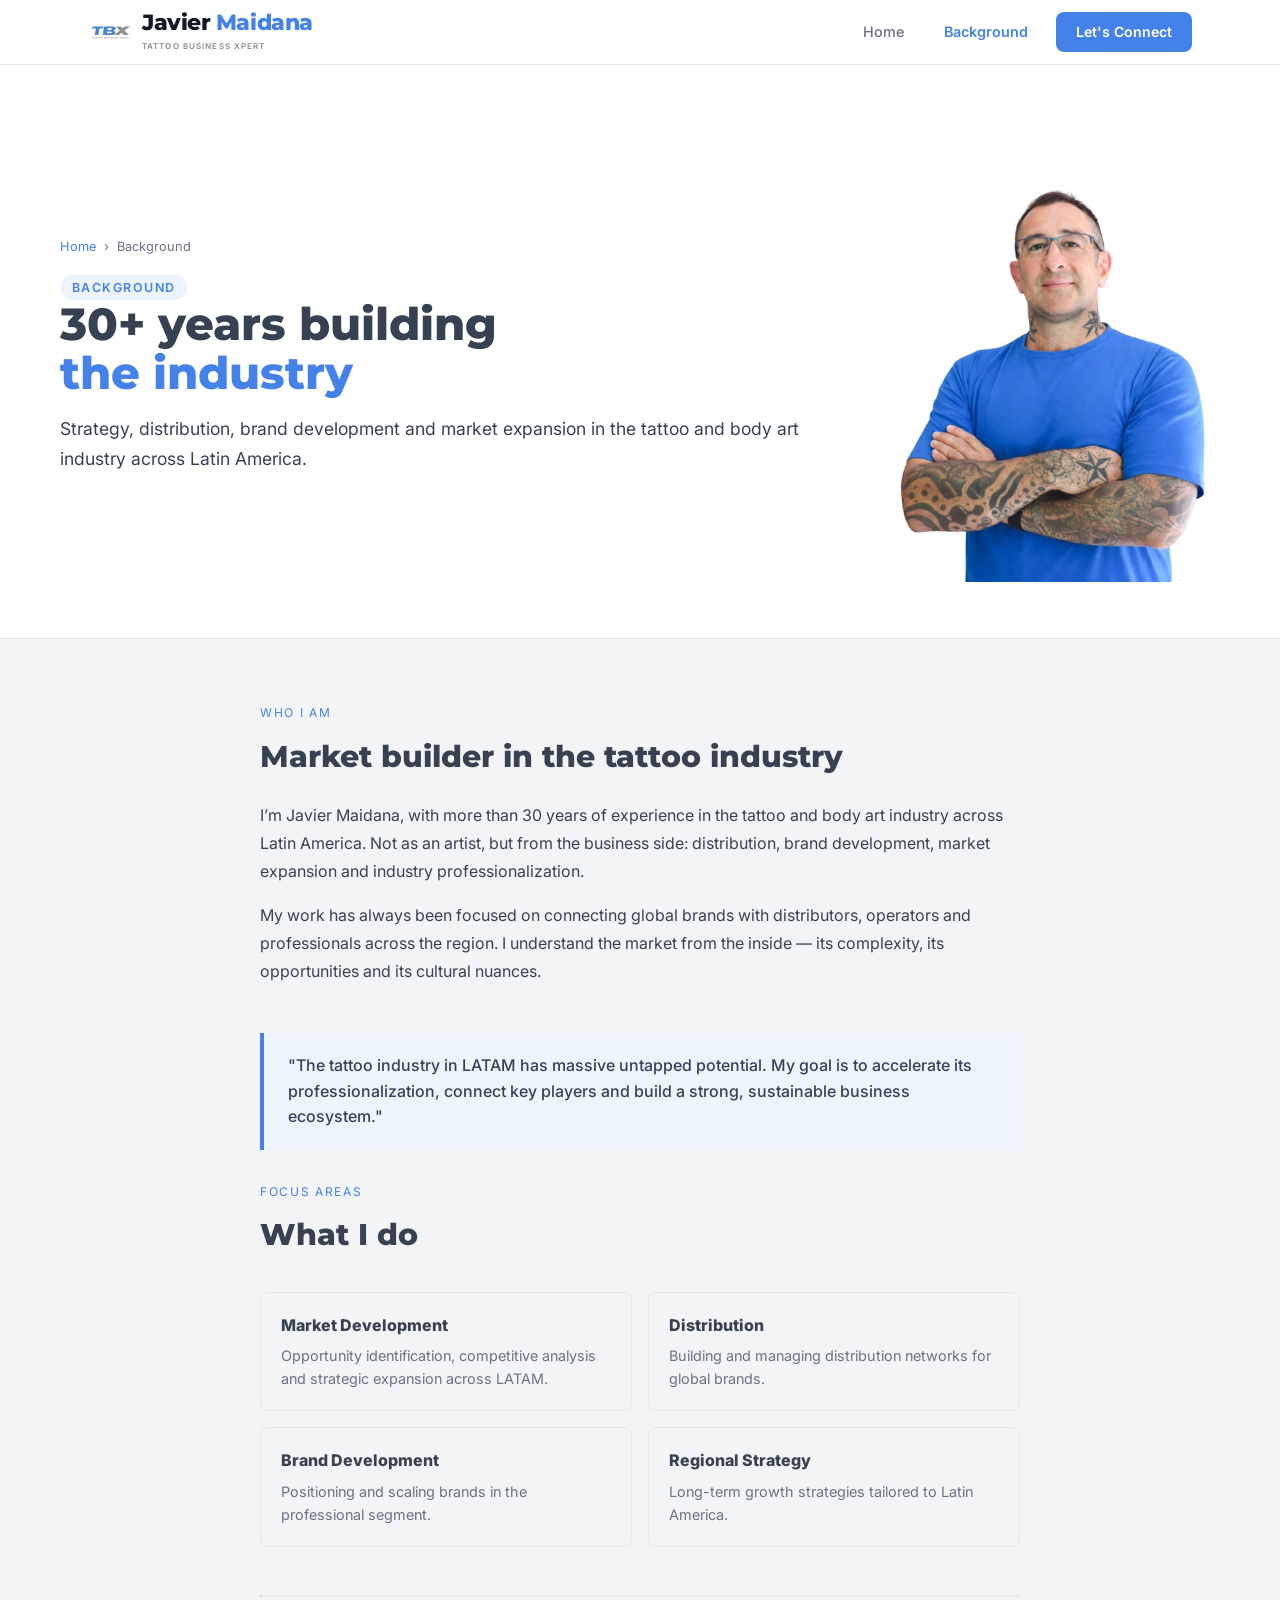
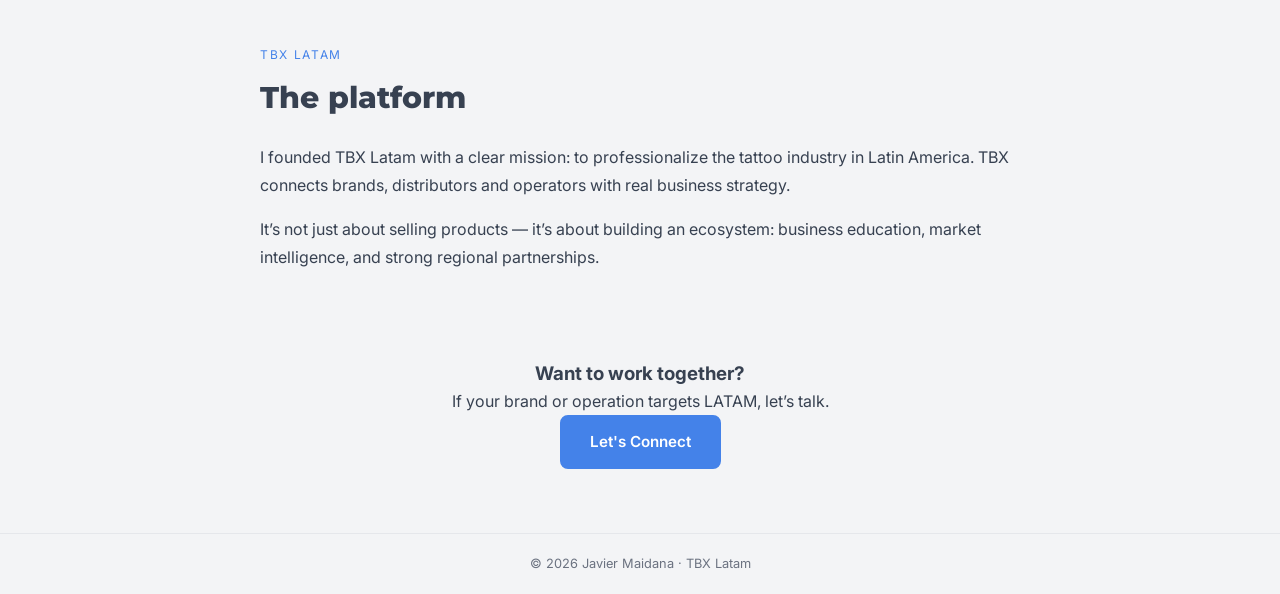
==== commit 8894d95a: "Update about.html" ====
--- a/about.html
+++ b/about.html
@@ -1,132 +1,157 @@
 <!DOCTYPE html>
-<html lang="es">
+<html lang="en">
 <head>
   <meta charset="UTF-8" />
   <meta name="viewport" content="width=device-width, initial-scale=1.0" />
   <title>Background — Javier Maidana</title>
-  <meta name="description" content="Más de 30 años construyendo la industria del tattoo y body art en Latinoamérica." />
+  <meta name="description" content="30+ years building the tattoo and body art industry across Latin America." />
+
   <link rel="preconnect" href="https://fonts.googleapis.com" />
   <link rel="preconnect" href="https://fonts.gstatic.com" crossorigin />
   <link href="https://fonts.googleapis.com/css2?family=Montserrat:wght@800&family=Inter:wght@400;500;600&display=swap" rel="stylesheet" />
+
   <link rel="stylesheet" href="assets/shared.css" />
+
   <style>
     .page-header { background: var(--white); border-bottom: 1px solid var(--border); padding: 64px 60px 56px; }
     .page-header-inner { max-width: var(--max-w); margin: 0 auto; display: grid; grid-template-columns: 1fr 340px; gap: 64px; align-items: center; }
-    .page-breadcrumb { font-family: var(--font-body); font-size: 0.8rem; font-weight: 500; color: var(--text-light); margin-bottom: 16px; display: flex; align-items: center; gap: 8px; }
+
+    .page-breadcrumb { font-size: 0.8rem; color: var(--text-light); margin-bottom: 16px; display: flex; gap: 8px; }
     .page-breadcrumb a { color: var(--blue); text-decoration: none; }
-    .page-header-tag { display: inline-block; font-family: var(--font-body); font-size: 0.78rem; font-weight: 600; letter-spacing: 0.12em; text-transform: uppercase; color: var(--blue); background: var(--blue-bg); padding: 5px 12px; border-radius: 20px; margin-bottom: 16px; }
-    .page-header-title { font-family: var(--font-head); font-size: clamp(2rem,3.5vw,2.8rem); font-weight: 800; color: var(--text-dark); line-height: 1.1; letter-spacing: -0.02em; margin-bottom: 16px; }
+
+    .page-header-tag { font-size: 0.78rem; font-weight: 600; letter-spacing: 0.12em; text-transform: uppercase; color: var(--blue); background: var(--blue-bg); padding: 5px 12px; border-radius: 20px; margin-bottom: 16px; }
+
+    .page-header-title { font-family: var(--font-head); font-size: clamp(2rem,3.5vw,2.8rem); font-weight: 800; line-height: 1.1; margin-bottom: 16px; }
     .page-header-title .accent { color: var(--blue); }
-    .page-header-lead { font-family: var(--font-body); font-size: 1.1rem; color: var(--text-mid); line-height: 1.7; }
-    .page-header-photo { width: 100%; aspect-ratio: 3/4; object-fit: cover; object-position: top center; border-radius: var(--radius-lg); display: block; }
-    .page-header-photo-placeholder { width: 100%; aspect-ratio: 3/4; border-radius: var(--radius-lg); background: var(--blue-bg); display: flex; align-items: center; justify-content: center; color: var(--blue); font-size: 0.85rem; font-family: var(--font-body); text-align: center; padding: 20px; }
 
-    .content-area { background: var(--white); padding: 64px 60px; }
+    .page-header-lead { font-size: 1.1rem; color: var(--text-mid); line-height: 1.7; }
+
+    .page-header-photo { width: 100%; aspect-ratio: 3/4; object-fit: cover; border-radius: var(--radius-lg); }
+
+    .content-area { padding: 64px 60px; }
     .content-inner { max-width: 760px; margin: 0 auto; }
 
-    .section-label { font-family: var(--font-body); font-size: 0.75rem; font-weight: 600; letter-spacing: 0.14em; text-transform: uppercase; color: var(--blue); margin-bottom: 10px; }
-    .section-title { font-family: var(--font-head); font-size: clamp(1.4rem,2.5vw,1.9rem); font-weight: 800; color: var(--text-dark); line-height: 1.2; letter-spacing: -0.01em; margin-bottom: 20px; }
+    .section-label { font-size: 0.75rem; letter-spacing: 0.14em; text-transform: uppercase; color: var(--blue); margin-bottom: 10px; }
+    .section-title { font-family: var(--font-head); font-size: clamp(1.4rem,2.5vw,1.9rem); font-weight: 800; margin-bottom: 20px; }
 
     .bio-block { margin-bottom: 48px; }
-    .bio-block p { font-family: var(--font-body); font-size: 1rem; color: var(--text-mid); line-height: 1.75; margin-bottom: 16px; }
+    .bio-block p { line-height: 1.75; margin-bottom: 16px; color: var(--text-mid); }
 
-    .highlight-card { background: var(--blue-bg); border-left: 4px solid var(--blue); border-radius: 0 var(--radius) var(--radius) 0; padding: 20px 24px; margin: 32px 0; }
-    .highlight-card p { font-family: var(--font-body); font-size: 1.05rem; font-weight: 500; color: var(--text-dark); line-height: 1.6; margin: 0; }
+    .highlight-card { background: var(--blue-bg); border-left: 4px solid var(--blue); padding: 20px 24px; margin: 32px 0; }
+    .highlight-card p { font-weight: 500; margin: 0; }
 
     .pillars { display: grid; grid-template-columns: repeat(2,1fr); gap: 16px; margin: 32px 0; }
-    .pillar { background: var(--bg); border: 1px solid var(--border); border-radius: var(--radius); padding: 20px; }
-    .pillar-icon { font-size: 1.5rem; margin-bottom: 8px; display: block; }
-    .pillar-title { font-family: var(--font-head); font-size: 0.95rem; font-weight: 800; color: var(--text-dark); margin-bottom: 6px; }
-    .pillar-desc { font-family: var(--font-body); font-size: 0.875rem; color: var(--text-light); line-height: 1.5; }
+    .pillar { border: 1px solid var(--border); padding: 20px; border-radius: var(--radius); }
 
-    .content-divider { border: none; border-top: 1px solid var(--border); margin: 48px 0; }
+    .pillar-title { font-weight: 800; margin-bottom: 6px; }
+    .pillar-desc { font-size: 0.9rem; color: var(--text-light); }
 
-    .content-cta { text-align: center; padding: 48px 0 16px; }
-    .content-cta h3 { font-family: var(--font-head); font-size: 1.5rem; font-weight: 800; color: var(--text-dark); margin-bottom: 12px; }
-    .content-cta p { font-family: var(--font-body); font-size: 1rem; color: var(--text-mid); margin-bottom: 20px; }
-    .content-cta-buttons { display: flex; gap: 14px; justify-content: center; flex-wrap: wrap; }
+    .content-divider { border-top: 1px solid var(--border); margin: 48px 0; }
 
-    @media (max-width:900px) {
-      .page-header { padding: 48px 32px 40px; }
-      .page-header-inner { grid-template-columns: 1fr; gap: 32px; }
-      .page-header-inner > :last-child { display: none; }
-      .content-area { padding: 48px 32px; }
-      .pillars { grid-template-columns: 1fr; }
-    }
-
-    @media (max-width:640px) {
-      .page-header { padding: 36px 20px 32px; }
-      .content-area { padding: 36px 20px; }
-      .content-cta-buttons { flex-direction: column; align-items: center; }
-    }
+    .content-cta { text-align: center; padding-top: 40px; }
   </style>
 </head>
+
 <body>
-  <nav class="nav"><div class="nav-inner">
-    <a class="nav-logo" href="index.html" aria-label="Javier Maidana">
-      <img src="assets/TBX Logo Flat.png" width="44" height="36" alt="TBX Logo" style="border-radius:6px;object-fit:contain;" aria-hidden="true" />
-      <div><span class="nav-logo-text">Javier <span>Maidana</span></span><span class="nav-logo-sub">Tattoo Business Xpert</span></div>
+
+<!-- NAV -->
+<nav class="nav">
+  <div class="nav-inner">
+    <a class="nav-logo" href="index.html">
+      <img src="assets/tbx-logo-flat.png" width="44" />
+      <div>
+        <span class="nav-logo-text">Javier <span>Maidana</span></span>
+        <span class="nav-logo-sub">Tattoo Business Xpert</span>
+      </div>
     </a>
+
     <div class="nav-links">
       <a href="index.html" class="nav-link">Home</a>
       <a href="about.html" class="nav-link active">Background</a>
       <a href="contact.html" class="nav-cta">Let's Connect</a>
     </div>
-  </div></nav>
+  </div>
+</nav>
 
-  <div class="page-header"><div class="page-header-inner">
+<!-- HEADER -->
+<div class="page-header">
+  <div class="page-header-inner">
+
     <div>
-      <div class="page-breadcrumb"><a href="index.html">Home</a><span>›</span><span>Background</span></div>
-      <span class="page-header-tag">Explore Background</span>
-      <h1 class="page-header-title">30+ años construyendo<br /><span class="accent">la industria</span></h1>
-      <p class="page-header-lead">Estrategia, distribución, marcas y desarrollo de mercado en la industria del tattoo y body art en Latinoamérica.</p>
+      <div class="page-breadcrumb">
+        <a href="index.html">Home</a>
+        <span>›</span>
+        <span>Background</span>
+      </div>
+
+      <span class="page-header-tag">Background</span>
+
+      <h1 class="page-header-title">
+        30+ years building<br />
+        <span class="accent">the industry</span>
+      </h1>
+
+      <p class="page-header-lead">
+        Strategy, distribution, brand development and market expansion in the tattoo and body art industry across Latin America.
+      </p>
     </div>
+
     <div>
-      <img src="assets/javier-photo.jpg" alt="Javier Maidana" class="page-header-photo" onerror="this.style.display='none'; this.nextElementSibling.style.display='flex';" />
-      <div class="page-header-photo-placeholder" style="display:none;"><span>assets/javier-photo.jpg</span></div>
+      <img src="assets/javier-photo.jpg" class="page-header-photo" />
     </div>
-  </div></div>
 
-  <section class="content-area"><div class="content-inner">
+  </div>
+</div>
+
+<!-- CONTENT -->
+<section class="content-area">
+  <div class="content-inner">
+
     <div class="bio-block">
       <div class="section-label">Who I Am</div>
-      <h2 class="section-title">Desarrollo de mercado para la industria del tattoo</h2>
-      <p>Soy Javier Maidana y llevo más de 30 años trabajando en la industria del tattoo y body art en Latinoamérica. No desde el lado artístico, sino desde el lado estratégico del negocio: distribución, desarrollo de marcas, expansión regional y profesionalización del sector.</p>
-      <p>Mi trabajo estuvo siempre orientado a conectar marcas globales, distribuidores, operadores y actores clave del mercado. Conozco la industria desde adentro, con una visión práctica de sus desafíos, sus oportunidades y sus particularidades en cada país de la región.</p>
+      <h2 class="section-title">Market builder in the tattoo industry</h2>
+
+      <p>
+        I’m Javier Maidana, with more than 30 years of experience in the tattoo and body art industry across Latin America. Not as an artist, but from the business side: distribution, brand development, market expansion and industry professionalization.
+      </p>
+
+      <p>
+        My work has always been focused on connecting global brands with distributors, operators and professionals across the region. I understand the market from the inside — its complexity, its opportunities and its cultural nuances.
+      </p>
     </div>
 
     <div class="highlight-card">
-      <p>"La industria del tattoo en LATAM tiene un potencial enorme que todavía está subutilizado. Mi objetivo es acelerar su profesionalización, conectar actores clave y construir un ecosistema de negocio sólido y sostenible."</p>
+      <p>
+        "The tattoo industry in LATAM has massive untapped potential. My goal is to accelerate its professionalization, connect key players and build a strong, sustainable business ecosystem."
+      </p>
     </div>
 
     <div class="bio-block">
-      <div class="section-label">Áreas de Enfoque</div>
-      <h2 class="section-title">Lo que hago</h2>
+      <div class="section-label">Focus Areas</div>
+      <h2 class="section-title">What I do</h2>
 
       <div class="pillars">
+
         <div class="pillar">
-          <span class="pillar-icon">🗺️</span>
-          <div class="pillar-title">Desarrollo de Mercado</div>
-          <div class="pillar-desc">Identificación de oportunidades, análisis competitivo y expansión estratégica en mercados de LATAM.</div>
+          <div class="pillar-title">Market Development</div>
+          <div class="pillar-desc">Opportunity identification, competitive analysis and strategic expansion across LATAM.</div>
         </div>
 
         <div class="pillar">
-          <span class="pillar-icon">📦</span>
-          <div class="pillar-title">Distribución</div>
-          <div class="pillar-desc">Construcción y fortalecimiento de redes de distribución para marcas internacionales en la región.</div>
+          <div class="pillar-title">Distribution</div>
+          <div class="pillar-desc">Building and managing distribution networks for global brands.</div>
         </div>
 
         <div class="pillar">
-          <span class="pillar-icon">🏷️</span>
-          <div class="pillar-title">Desarrollo de Marcas</div>
-          <div class="pillar-desc">Posicionamiento, entrada al mercado y crecimiento de marcas en el segmento profesional.</div>
+          <div class="pillar-title">Brand Development</div>
+          <div class="pillar-desc">Positioning and scaling brands in the professional segment.</div>
         </div>
 
         <div class="pillar">
-          <span class="pillar-icon">📈</span>
-          <div class="pillar-title">Estrategia Regional</div>
-          <div class="pillar-desc">Visión comercial de largo plazo para construir crecimiento sostenible en Latinoamérica.</div>
+          <div class="pillar-title">Regional Strategy</div>
+          <div class="pillar-desc">Long-term growth strategies tailored to Latin America.</div>
         </div>
+
       </div>
     </div>
 
@@ -134,53 +159,29 @@
 
     <div class="bio-block">
       <div class="section-label">TBX Latam</div>
-      <h2 class="section-title">Tattoo Business Xpert — la plataforma</h2>
-      <p>Fundé TBX Latam con una misión clara: profesionalizar la industria del tattoo en Latinoamérica. TBX es una plataforma pensada para marcas, distribuidores y operadores que buscan crecer con una base estratégica más sólida.</p>
-      <p>No se trata solo de vender productos. Se trata de construir un ecosistema: educación de negocio, conexión entre actores del mercado, inteligencia comercial y representación regional de marcas globales.</p>
-      <p>TBX nace de décadas de experiencia real en el terreno, de haber visto errores repetidos, oportunidades desaprovechadas y talento sin la infraestructura adecuada para escalar.</p>
-    </div>
+      <h2 class="section-title">The platform</h2>
 
-    <hr class="content-divider" />
+      <p>
+        I founded TBX Latam with a clear mission: to professionalize the tattoo industry in Latin America. TBX connects brands, distributors and operators with real business strategy.
+      </p>
 
-    <div class="bio-block">
-      <div class="section-label">Mi Enfoque</div>
-      <h2 class="section-title">Posicionamiento real, no engagement vacío</h2>
-      <p>No busco seguidores ni likes. Busco conversaciones con las personas correctas: marcas que quieren entrar a LATAM, distribuidores que necesitan estrategia y operadores que quieren escalar su negocio con visión de largo plazo.</p>
-      <p>Mi trabajo no es táctico ni superficial. Es un enfoque de construcción regional, basado en experiencia, relaciones consolidadas y conocimiento real del mercado latinoamericano.</p>
+      <p>
+        It’s not just about selling products — it’s about building an ecosystem: business education, market intelligence, and strong regional partnerships.
+      </p>
     </div>
 
     <div class="content-cta">
-      <h3>¿Querés trabajar juntos?</h3>
-      <p>Si tu marca, distribuidora u operación apunta a LATAM, hablemos.</p>
-      <div class="content-cta-buttons">
-        <a href="contact.html" class="btn btn-primary">Let's Connect</a>
-        <a href="http://www.linkedin.com/in/tattoobusinessxpert" target="_blank" rel="noopener" class="btn btn-secondary">LinkedIn</a>
-      </div>
+      <h3>Want to work together?</h3>
+      <p>If your brand or operation targets LATAM, let’s talk.</p>
+      <a href="contact.html" class="btn btn-primary">Let's Connect</a>
     </div>
-  </div></section>
 
-  <div class="banner"><p>TBX Latam — Profesionalizando la industria del tattoo en Latinoamérica.</p></div>
+  </div>
+</section>
 
-  <section class="connect">
-    <h2 class="connect-heading">Let's Connect</h2>
-    <div class="connect-grid">
-      <div class="social-icons">
-        <a href="http://www.linkedin.com/in/tattoobusinessxpert" target="_blank" rel="noopener" class="social-icon si-linkedin" aria-label="LinkedIn"><svg viewBox="0 0 24 24"><path d="M20.447 20.452h-3.554v-5.569c0-1.328-.027-3.037-1.852-3.037-1.853 0-2.136 1.445-2.136 2.939v5.667H9.351V9h3.414v1.561h.046c.477-.9 1.637-1.85 3.37-1.85 3.601 0 4.267 2.37 4.267 5.455v6.286zM5.337 7.433a2.062 2.062 0 0 1-2.063-2.065 2.064 2.064 0 1 1 2.063 2.065zm1.782 13.019H3.555V9h3.564v11.452zM22.225 0H1.771C.792 0 0 .774 0 1.729v20.542C0 23.227.792 24 1.771 24h20.451C23.2 24 24 23.227 24 22.271V1.729C24 .774 23.2 0 22.222 0h.003z"/></svg></a>
-        <a href="https://www.instagram.com/tattoobusinessxpert/" target="_blank" rel="noopener" class="social-icon si-instagram" aria-label="Instagram"><svg viewBox="0 0 24 24"><path d="M12 2.163c3.204 0 3.584.012 4.85.07 3.252.148 4.771 1.691 4.919 4.919.058 1.265.069 1.645.069 4.849 0 3.205-.012 3.584-.069 4.849-.149 3.225-1.664 4.771-4.919 4.919-1.266.058-1.644.07-4.85.07-3.204 0-3.584-.012-4.849-.07-3.26-.149-4.771-1.699-4.919-4.92-.058-1.265-.07-1.644-.07-4.849 0-3.204.013-3.583.07-4.849.149-3.227 1.664-4.771 4.919-4.919 1.266-.057 1.645-.069 4.849-.069zM12 0C8.741 0 8.333.014 7.053.072 2.695.272.273 2.69.073 7.052.014 8.333 0 8.741 0 12c0 3.259.014 3.668.072 4.948.2 4.358 2.618 6.78 6.98 6.98C8.333 23.986 8.741 24 12 24c3.259 0 3.668-.014 4.948-.072 4.354-.2 6.782-2.618 6.979-6.98.059-1.28.073-1.689.073-4.948 0-3.259-.014-3.667-.072-4.947-.196-4.354-2.617-6.78-6.979-6.98C15.668.014 15.259 0 12 0zm0 5.838a6.162 6.162 0 1 0 0 12.324 6.162 6.162 0 0 0 0-12.324zM12 16a4 4 0 1 1 0-8 4 4 0 0 1 0 8zm6.406-11.845a1.44 1.44 0 1 0 0 2.881 1.44 1.44 0 0 0 0-2.881z"/></svg></a>
-        <a href="mailto:contacto@javiermaidana.com" class="social-icon si-email" aria-label="Email"><svg viewBox="0 0 24 24"><path d="M20 4H4c-1.1 0-2 .9-2 2v12c0 1.1.9 2 2 2h16c1.1 0 2-.9 2-2V6c0-1.1-.9-2-2-2zm0 4-8 5-8-5V6l8 5 8-5v2z"/></svg></a>
-        <a href="https://api.whatsapp.com/send?phone=541169666353&text=Hi%20Javier%2C%20I%20visited%20your%20website%20and%20would%20like%20to%20connect%20regarding%20the%20tattoo%20industry%20in%20Latin%20America." target="_blank" rel="noopener" class="social-icon si-whatsapp" aria-label="WhatsApp"><svg viewBox="0 0 24 24"><path d="M17.472 14.382c-.297-.149-1.758-.867-2.03-.967-.273-.099-.471-.148-.67.15-.197.297-.767.966-.94 1.164-.173.199-.347.223-.644.075-.297-.15-1.255-.463-2.39-1.475-.883-.788-1.48-1.761-1.653-2.059-.173-.297-.018-.458.13-.606.134-.133.298-.347.446-.52.149-.174.198-.298.298-.497.099-.198.05-.371-.025-.52-.075-.149-.669-1.612-.916-2.207-.242-.579-.487-.5-.669-.51-.173-.008-.371-.01-.57-.01-.198 0-.52.074-.792.372-.272.297-1.04 1.016-1.04 2.479 0 1.462 1.065 2.875 1.213 3.074.149.198 2.096 3.2 5.077 4.487.709.306 1.262.489 1.694.625.712.227 1.36.195 1.871.118.571-.085 1.758-.719 2.006-1.413.248-.694.248-1.289.173-1.413-.074-.124-.272-.198-.57-.347m-5.421 7.403h-.004a9.87 9.87 0 0 1-5.031-1.378l-.361-.214-3.741.982.998-3.648-.235-.374a9.86 9.86 0 0 1-1.51-5.26c.001-5.45 4.436-9.884 9.888-9.884 2.64 0 5.122 1.03 6.988 2.898a9.825 9.825 0 0 1 2.893 6.994c-.003 5.45-4.437 9.884-9.885 9.884m8.413-18.297A11.815 11.815 0 0 0 12.05 0C5.495 0 .16 5.335.157 11.892c0 2.096.547 4.142 1.588 5.945L.057 24l6.305-1.654a11.882 11.882 0 0 0 5.683 1.448h.005c6.554 0 11.89-5.335 11.893-11.893a11.821 11.821 0 0 0-3.48-8.413z"/></svg></a>
-      </div>
-      <a href="https://tbxlatam.com" target="_blank" rel="noopener" class="tbx-logo-link" aria-label="TBX Latam">
-        <svg width="120" height="60" viewBox="0 0 120 60" fill="none" xmlns="http://www.w3.org/2000/svg"><rect width="120" height="60" rx="10" fill="#4482E9"/><text x="60" y="28" dominant-baseline="middle" text-anchor="middle" font-family="Montserrat,Arial,sans-serif" font-weight="800" font-size="22" fill="white" letter-spacing="-1">TBX</text><text x="60" y="47" dominant-baseline="middle" text-anchor="middle" font-family="Inter,Arial,sans-serif" font-weight="600" font-size="7" fill="rgba(255,255,255,0.8)" letter-spacing="1.5">TATTOO BUSINESS XPERT</text></svg>
-      </a>
-      <div class="connect-links">
-        <a href="index.html" class="with-arrow">Home</a>
-        <a href="contact.html" class="with-arrow">Send a Message</a>
-        <a href="http://www.linkedin.com/in/tattoobusinessxpert" target="_blank" rel="noopener" class="with-arrow">LinkedIn</a>
-        <a href="https://tbxlatam.com" target="_blank" rel="noopener" class="with-arrow">TBX Latam</a>
-      </div>
-    </div>
-  </section>
-  <footer class="page-footer"><p>© 2026 Javier Maidana · <a href="https://tbxlatam.com" target="_blank" rel="noopener">TBX Latam</a> · <a href="contact.html">Contacto</a></p></footer>
+<footer class="page-footer">
+  <p>© 2026 Javier Maidana · TBX Latam</p>
+</footer>
+
 </body>
 </html>
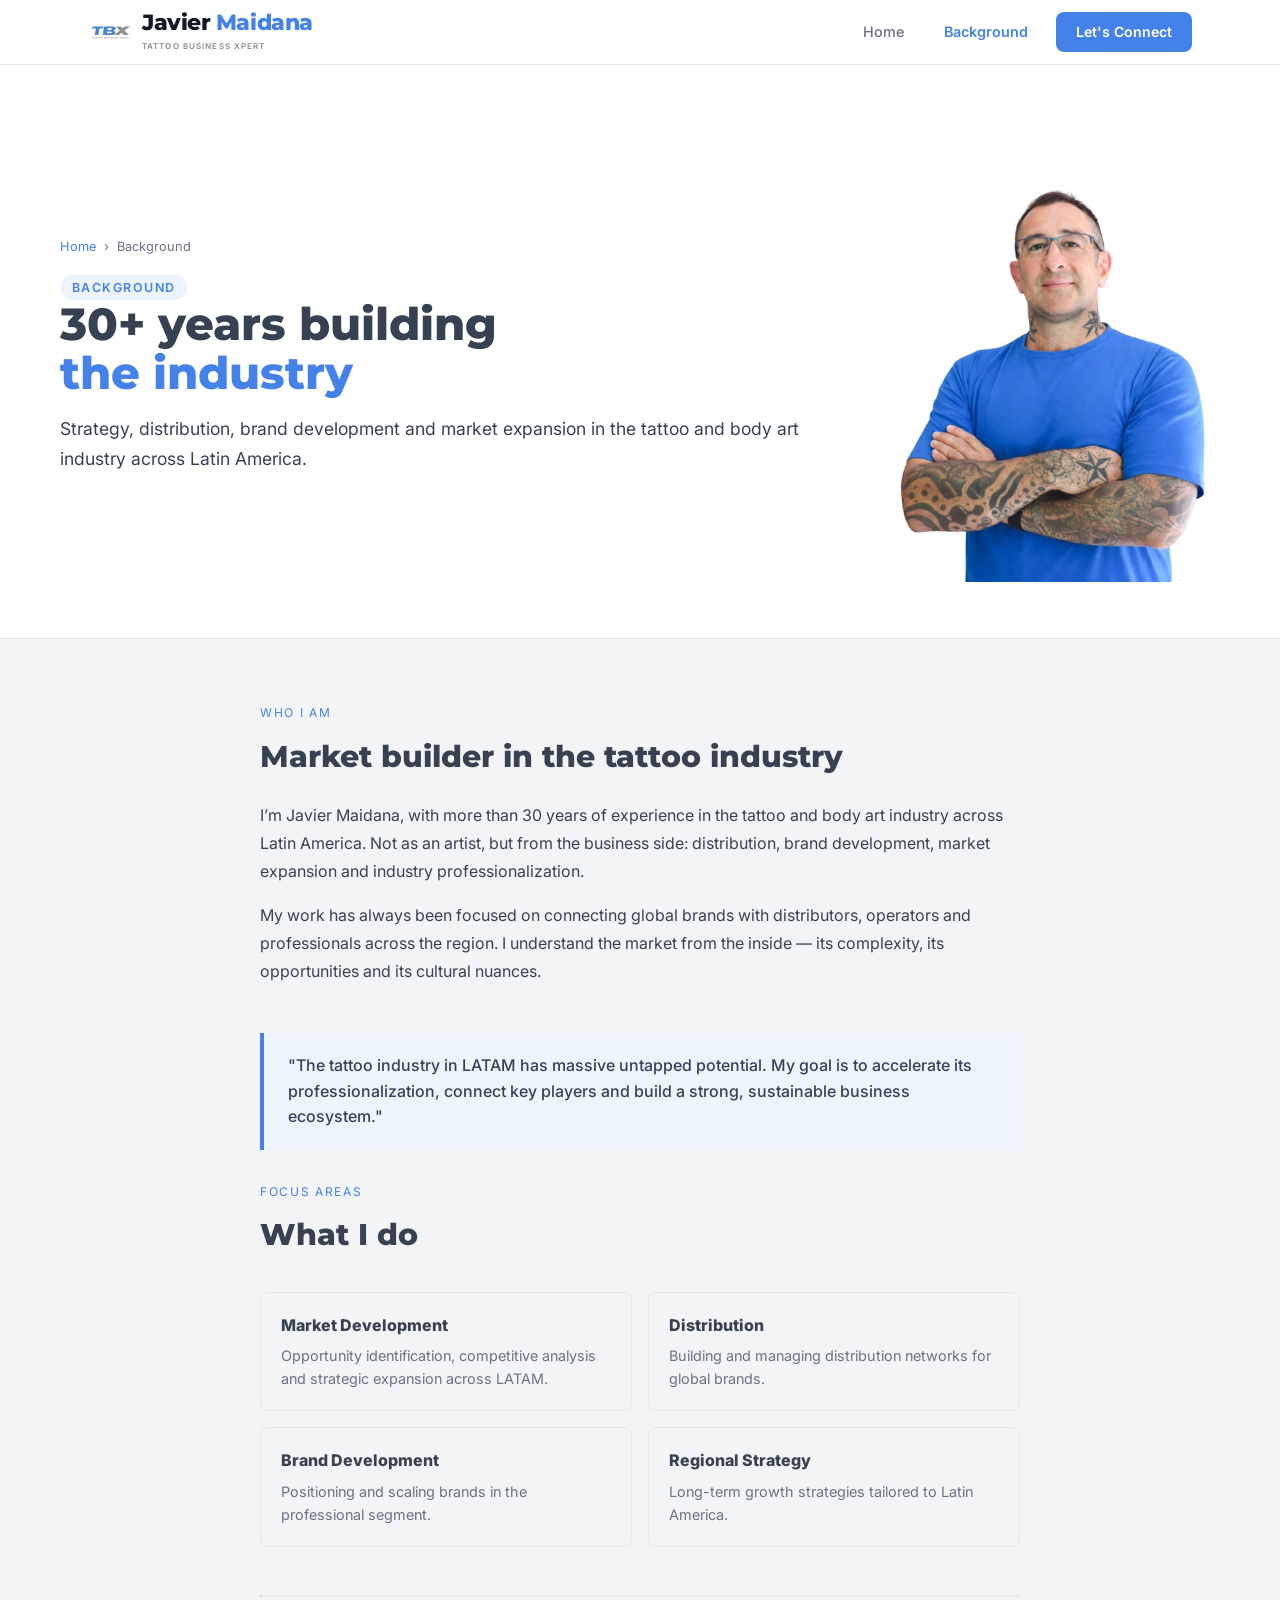
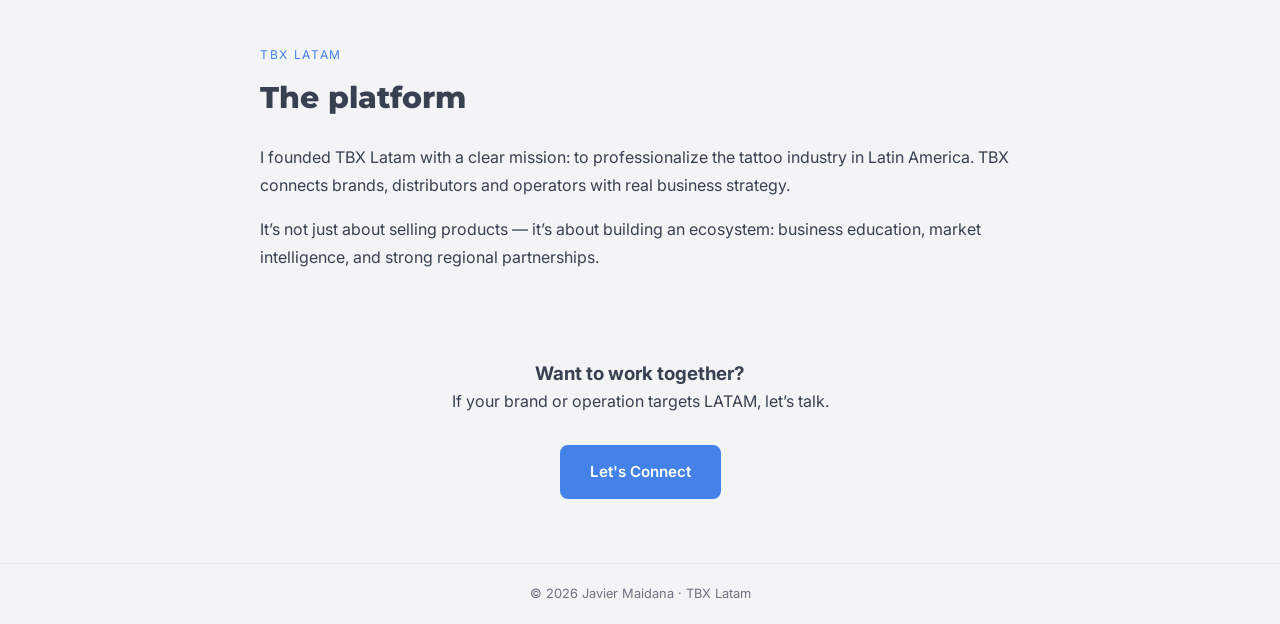
==== commit b316096a: "Update about.html" ====
--- a/about.html
+++ b/about.html
@@ -13,6 +13,9 @@
   <link rel="stylesheet" href="assets/shared.css" />
 
   <style>
+    .content-cta .btn {
+  margin-top: 30px;
+}
     .page-header { background: var(--white); border-bottom: 1px solid var(--border); padding: 64px 60px 56px; }
     .page-header-inner { max-width: var(--max-w); margin: 0 auto; display: grid; grid-template-columns: 1fr 340px; gap: 64px; align-items: center; }
 
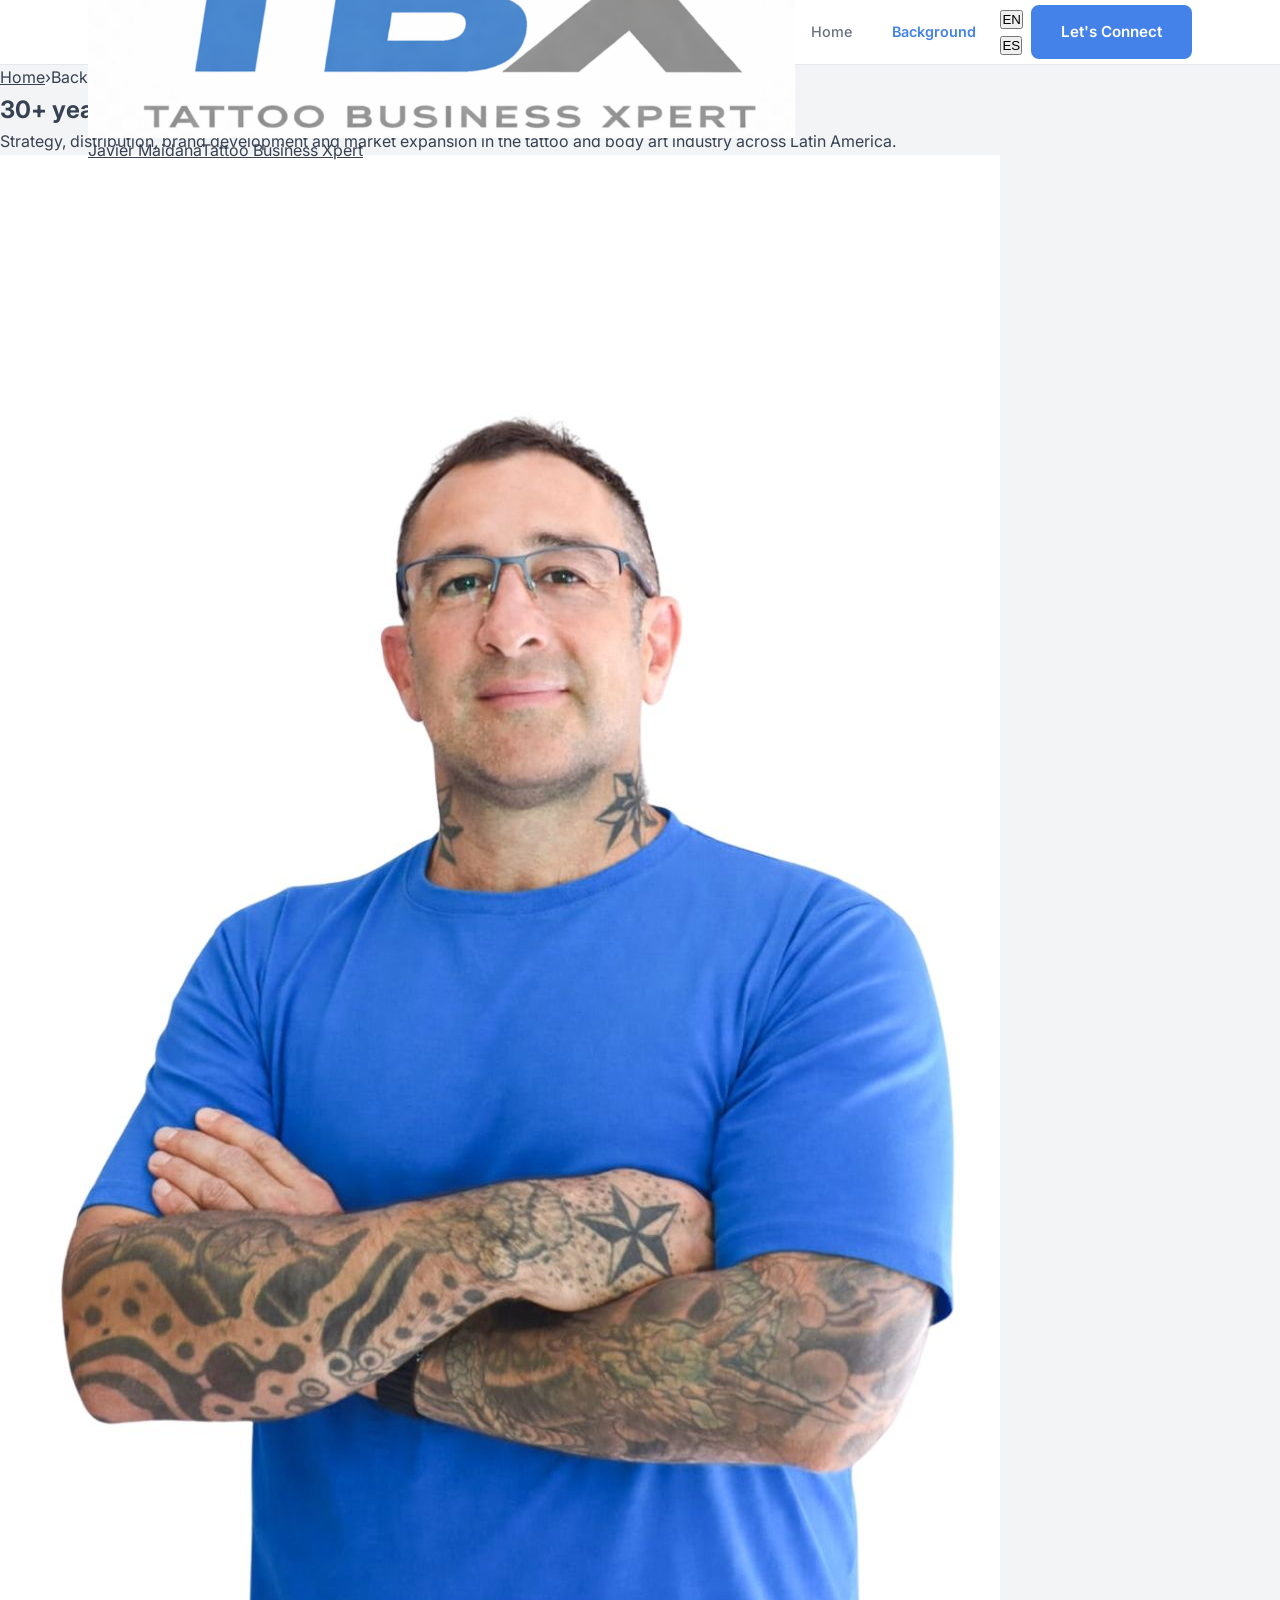
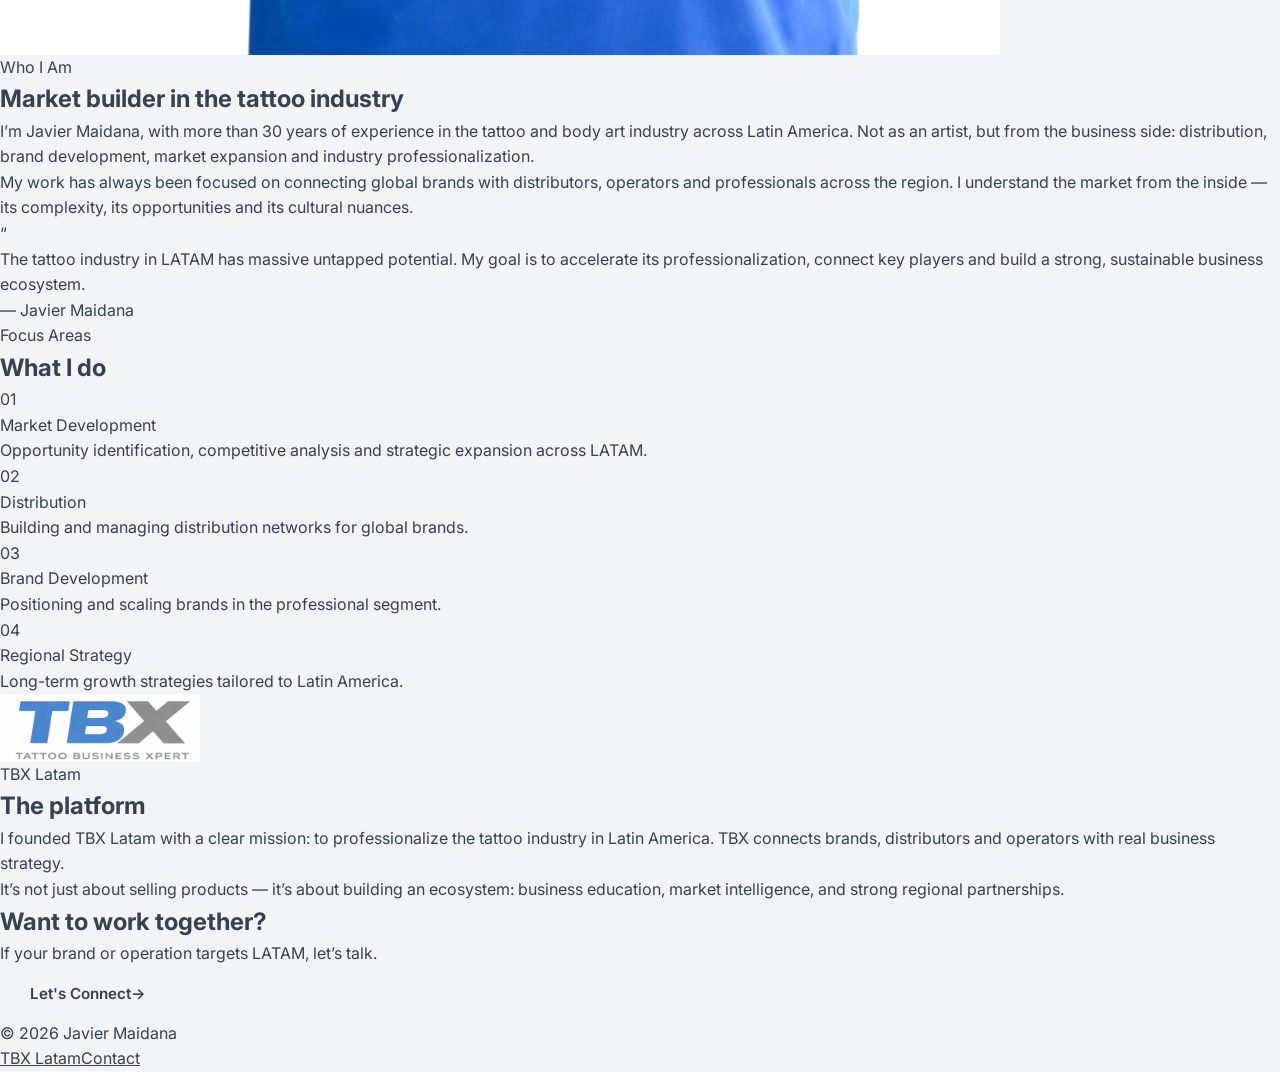
==== commit 247cc0bd: "Refactor about.html for improved structure and content" ====
--- a/about.html
+++ b/about.html
@@ -1,190 +1,98 @@
 <!DOCTYPE html>
 <html lang="en">
 <head>
-  <meta charset="UTF-8" />
-  <meta name="viewport" content="width=device-width, initial-scale=1.0" />
-  <title>Background — Javier Maidana</title>
-  <meta name="description" content="30+ years building the tattoo and body art industry across Latin America." />
-
-  <link rel="preconnect" href="https://fonts.googleapis.com" />
-  <link rel="preconnect" href="https://fonts.gstatic.com" crossorigin />
-  <link href="https://fonts.googleapis.com/css2?family=Montserrat:wght@800&family=Inter:wght@400;500;600&display=swap" rel="stylesheet" />
-
-  <link rel="stylesheet" href="assets/shared.css" />
-
-  <style>
-    .content-cta .btn {
-  margin-top: 30px;
-}
-    .page-header { background: var(--white); border-bottom: 1px solid var(--border); padding: 64px 60px 56px; }
-    .page-header-inner { max-width: var(--max-w); margin: 0 auto; display: grid; grid-template-columns: 1fr 340px; gap: 64px; align-items: center; }
-
-    .page-breadcrumb { font-size: 0.8rem; color: var(--text-light); margin-bottom: 16px; display: flex; gap: 8px; }
-    .page-breadcrumb a { color: var(--blue); text-decoration: none; }
-
-    .page-header-tag { font-size: 0.78rem; font-weight: 600; letter-spacing: 0.12em; text-transform: uppercase; color: var(--blue); background: var(--blue-bg); padding: 5px 12px; border-radius: 20px; margin-bottom: 16px; }
-
-    .page-header-title { font-family: var(--font-head); font-size: clamp(2rem,3.5vw,2.8rem); font-weight: 800; line-height: 1.1; margin-bottom: 16px; }
-    .page-header-title .accent { color: var(--blue); }
-
-    .page-header-lead { font-size: 1.1rem; color: var(--text-mid); line-height: 1.7; }
-
-    .page-header-photo { width: 100%; aspect-ratio: 3/4; object-fit: cover; border-radius: var(--radius-lg); }
-
-    .content-area { padding: 64px 60px; }
-    .content-inner { max-width: 760px; margin: 0 auto; }
-
-    .section-label { font-size: 0.75rem; letter-spacing: 0.14em; text-transform: uppercase; color: var(--blue); margin-bottom: 10px; }
-    .section-title { font-family: var(--font-head); font-size: clamp(1.4rem,2.5vw,1.9rem); font-weight: 800; margin-bottom: 20px; }
-
-    .bio-block { margin-bottom: 48px; }
-    .bio-block p { line-height: 1.75; margin-bottom: 16px; color: var(--text-mid); }
-
-    .highlight-card { background: var(--blue-bg); border-left: 4px solid var(--blue); padding: 20px 24px; margin: 32px 0; }
-    .highlight-card p { font-weight: 500; margin: 0; }
-
-    .pillars { display: grid; grid-template-columns: repeat(2,1fr); gap: 16px; margin: 32px 0; }
-    .pillar { border: 1px solid var(--border); padding: 20px; border-radius: var(--radius); }
-
-    .pillar-title { font-weight: 800; margin-bottom: 6px; }
-    .pillar-desc { font-size: 0.9rem; color: var(--text-light); }
-
-    .content-divider { border-top: 1px solid var(--border); margin: 48px 0; }
-
-    .content-cta { text-align: center; padding-top: 40px; }
-  </style>
+<meta charset="UTF-8" />
+<meta name="viewport" content="width=device-width, initial-scale=1.0" />
+<title>Background — Javier Maidana</title>
+<meta name="description" content="30+ years building the tattoo and body art industry across Latin America." />
+<link rel="icon" type="image/png" href="assets/favicon.png" />
+<link rel="preconnect" href="https://fonts.googleapis.com" />
+<link rel="preconnect" href="https://fonts.gstatic.com" crossorigin />
+<link href="https://fonts.googleapis.com/css2?family=Montserrat:wght@800&family=Inter:wght@400;500;600&display=swap" rel="stylesheet" />
+<link rel="stylesheet" href="assets/shared.css" />
+<script src="assets/i18n.js"></script>
 </head>
-
 <body>
-
-<!-- NAV -->
 <nav class="nav">
-  <div class="nav-inner">
-    <a class="nav-logo" href="index.html">
-      <img src="assets/tbx-logo-flat.png" width="44" />
-      <div>
-        <span class="nav-logo-text">Javier <span>Maidana</span></span>
-        <span class="nav-logo-sub">Tattoo Business Xpert</span>
-      </div>
+  <div class="wrap nav-inner">
+    <a class="brand" href="index.html" aria-label="Javier Maidana">
+      <img src="assets/tbx-logo-flat.png" alt="TBX" />
+      <span class="brand-rule"></span>
+      <span class="brand-text"><span class="brand-name">Javier <span class="accent">Maidana</span></span><span class="brand-sub">Tattoo Business Xpert</span></span>
     </a>
-
     <div class="nav-links">
-      <a href="index.html" class="nav-link">Home</a>
-      <a href="about.html" class="nav-link active">Background</a>
-      <a href="contact.html" class="nav-cta">Let's Connect</a>
+      <a href="index.html" class="nav-link" data-i18n="nav.home">Home</a>
+      <a href="about.html" class="nav-link active" data-i18n="nav.about">Background</a>
+      <div class="lang"><button type="button" data-lang="en">EN</button><button type="button" data-lang="es">ES</button></div>
+      <a href="contact.html" class="btn btn-primary btn-sm" data-i18n="nav.connect">Let's Connect</a>
     </div>
   </div>
 </nav>
 
-<!-- HEADER -->
-<div class="page-header">
-  <div class="page-header-inner">
+<section class="wrap page-head">
+  <div>
+    <div class="crumb"><a href="index.html" data-i18n="about.crumbHome">Home</a><span>›</span><span data-i18n="about.crumb">Background</span></div>
+    <h1><span data-i18n="about.title1">30+ years building</span> <span class="accent" data-i18n="about.title2">the industry</span></h1>
+    <p class="lead" data-i18n="about.lead">Strategy, distribution, brand development and market expansion in the tattoo and body art industry across Latin America.</p>
+  </div>
+  <img src="assets/javier-photo.jpg" alt="Javier Maidana" />
+</section>
 
-    <div>
-      <div class="page-breadcrumb">
-        <a href="index.html">Home</a>
-        <span>›</span>
-        <span>Background</span>
-      </div>
-
-      <span class="page-header-tag">Background</span>
-
-      <h1 class="page-header-title">
-        30+ years building<br />
-        <span class="accent">the industry</span>
-      </h1>
-
-      <p class="page-header-lead">
-        Strategy, distribution, brand development and market expansion in the tattoo and body art industry across Latin America.
-      </p>
+<section class="block">
+  <div class="wrap split">
+    <div class="label" data-i18n="about.whoLabel">Who I Am</div>
+    <div class="prose">
+      <h2 class="h2" data-i18n="about.whoTitle">Market builder in the tattoo industry</h2>
+      <p data-i18n="about.whoP1">I’m Javier Maidana, with more than 30 years of experience in the tattoo and body art industry across Latin America. Not as an artist, but from the business side: distribution, brand development, market expansion and industry professionalization.</p>
+      <p data-i18n="about.whoP2">My work has always been focused on connecting global brands with distributors, operators and professionals across the region. I understand the market from the inside — its complexity, its opportunities and its cultural nuances.</p>
     </div>
-
-    <div>
-      <img src="assets/javier-photo.jpg" class="page-header-photo" />
-    </div>
-
-  </div>
-</div>
-
-<!-- CONTENT -->
-<section class="content-area">
-  <div class="content-inner">
-
-    <div class="bio-block">
-      <div class="section-label">Who I Am</div>
-      <h2 class="section-title">Market builder in the tattoo industry</h2>
-
-      <p>
-        I’m Javier Maidana, with more than 30 years of experience in the tattoo and body art industry across Latin America. Not as an artist, but from the business side: distribution, brand development, market expansion and industry professionalization.
-      </p>
-
-      <p>
-        My work has always been focused on connecting global brands with distributors, operators and professionals across the region. I understand the market from the inside — its complexity, its opportunities and its cultural nuances.
-      </p>
-    </div>
-
-    <div class="highlight-card">
-      <p>
-        "The tattoo industry in LATAM has massive untapped potential. My goal is to accelerate its professionalization, connect key players and build a strong, sustainable business ecosystem."
-      </p>
-    </div>
-
-    <div class="bio-block">
-      <div class="section-label">Focus Areas</div>
-      <h2 class="section-title">What I do</h2>
-
-      <div class="pillars">
-
-        <div class="pillar">
-          <div class="pillar-title">Market Development</div>
-          <div class="pillar-desc">Opportunity identification, competitive analysis and strategic expansion across LATAM.</div>
-        </div>
-
-        <div class="pillar">
-          <div class="pillar-title">Distribution</div>
-          <div class="pillar-desc">Building and managing distribution networks for global brands.</div>
-        </div>
-
-        <div class="pillar">
-          <div class="pillar-title">Brand Development</div>
-          <div class="pillar-desc">Positioning and scaling brands in the professional segment.</div>
-        </div>
-
-        <div class="pillar">
-          <div class="pillar-title">Regional Strategy</div>
-          <div class="pillar-desc">Long-term growth strategies tailored to Latin America.</div>
-        </div>
-
-      </div>
-    </div>
-
-    <hr class="content-divider" />
-
-    <div class="bio-block">
-      <div class="section-label">TBX Latam</div>
-      <h2 class="section-title">The platform</h2>
-
-      <p>
-        I founded TBX Latam with a clear mission: to professionalize the tattoo industry in Latin America. TBX connects brands, distributors and operators with real business strategy.
-      </p>
-
-      <p>
-        It’s not just about selling products — it’s about building an ecosystem: business education, market intelligence, and strong regional partnerships.
-      </p>
-    </div>
-
-    <div class="content-cta">
-      <h3>Want to work together?</h3>
-      <p>If your brand or operation targets LATAM, let’s talk.</p>
-      <a href="contact.html" class="btn btn-primary">Let's Connect</a>
-    </div>
-
   </div>
 </section>
 
-<footer class="page-footer">
-  <p>© 2026 Javier Maidana · TBX Latam</p>
+<section class="quote">
+  <div class="wrap">
+    <div class="quote-mark">“</div>
+    <p data-i18n="about.quote">The tattoo industry in LATAM has massive untapped potential. My goal is to accelerate its professionalization, connect key players and build a strong, sustainable business ecosystem.</p>
+    <div class="quote-by">— Javier Maidana</div>
+  </div>
+</section>
+
+<section>
+  <div class="wrap focus">
+    <div class="focus-head"><div class="label" data-i18n="about.focusLabel">Focus Areas</div><h2 class="h2" data-i18n="about.focusTitle">What I do</h2></div>
+    <div class="pillars">
+      <div class="pillar"><div class="pillar-n">01</div><div class="pillar-t" data-i18n="about.pillars.0.t">Market Development</div><div class="pillar-d" data-i18n="about.pillars.0.d">Opportunity identification, competitive analysis and strategic expansion across LATAM.</div></div>
+      <div class="pillar"><div class="pillar-n">02</div><div class="pillar-t" data-i18n="about.pillars.1.t">Distribution</div><div class="pillar-d" data-i18n="about.pillars.1.d">Building and managing distribution networks for global brands.</div></div>
+      <div class="pillar"><div class="pillar-n">03</div><div class="pillar-t" data-i18n="about.pillars.2.t">Brand Development</div><div class="pillar-d" data-i18n="about.pillars.2.d">Positioning and scaling brands in the professional segment.</div></div>
+      <div class="pillar"><div class="pillar-n">04</div><div class="pillar-t" data-i18n="about.pillars.3.t">Regional Strategy</div><div class="pillar-d" data-i18n="about.pillars.3.d">Long-term growth strategies tailored to Latin America.</div></div>
+    </div>
+  </div>
+</section>
+
+<section class="block">
+  <div class="wrap split">
+    <img src="assets/tbx-logo-flat.png" alt="TBX Latam" style="width:200px;height:auto" />
+    <div class="prose">
+      <div class="label" data-i18n="about.tbxLabel">TBX Latam</div>
+      <h2 class="h2" data-i18n="about.tbxTitle">The platform</h2>
+      <p data-i18n="about.tbxP1">I founded TBX Latam with a clear mission: to professionalize the tattoo industry in Latin America. TBX connects brands, distributors and operators with real business strategy.</p>
+      <p data-i18n="about.tbxP2">It’s not just about selling products — it’s about building an ecosystem: business education, market intelligence, and strong regional partnerships.</p>
+    </div>
+  </div>
+</section>
+
+<section class="cta-band">
+  <div class="wrap">
+    <div><h2 data-i18n="about.ctaTitle">Want to work together?</h2><p data-i18n="about.ctaText">If your brand or operation targets LATAM, let’s talk.</p></div>
+    <a href="contact.html" class="btn btn-white"><span data-i18n="about.ctaBtn">Let's Connect</span> <span>→</span></a>
+  </div>
+</section>
+
+<footer class="footer">
+  <div class="wrap">
+    <span>© 2026 Javier Maidana</span>
+    <nav><a href="https://tbxlatam.com" target="_blank" rel="noopener">TBX Latam</a><a href="contact.html" data-i18n="footer.contact">Contact</a></nav>
+  </div>
 </footer>
-
 </body>
 </html>
